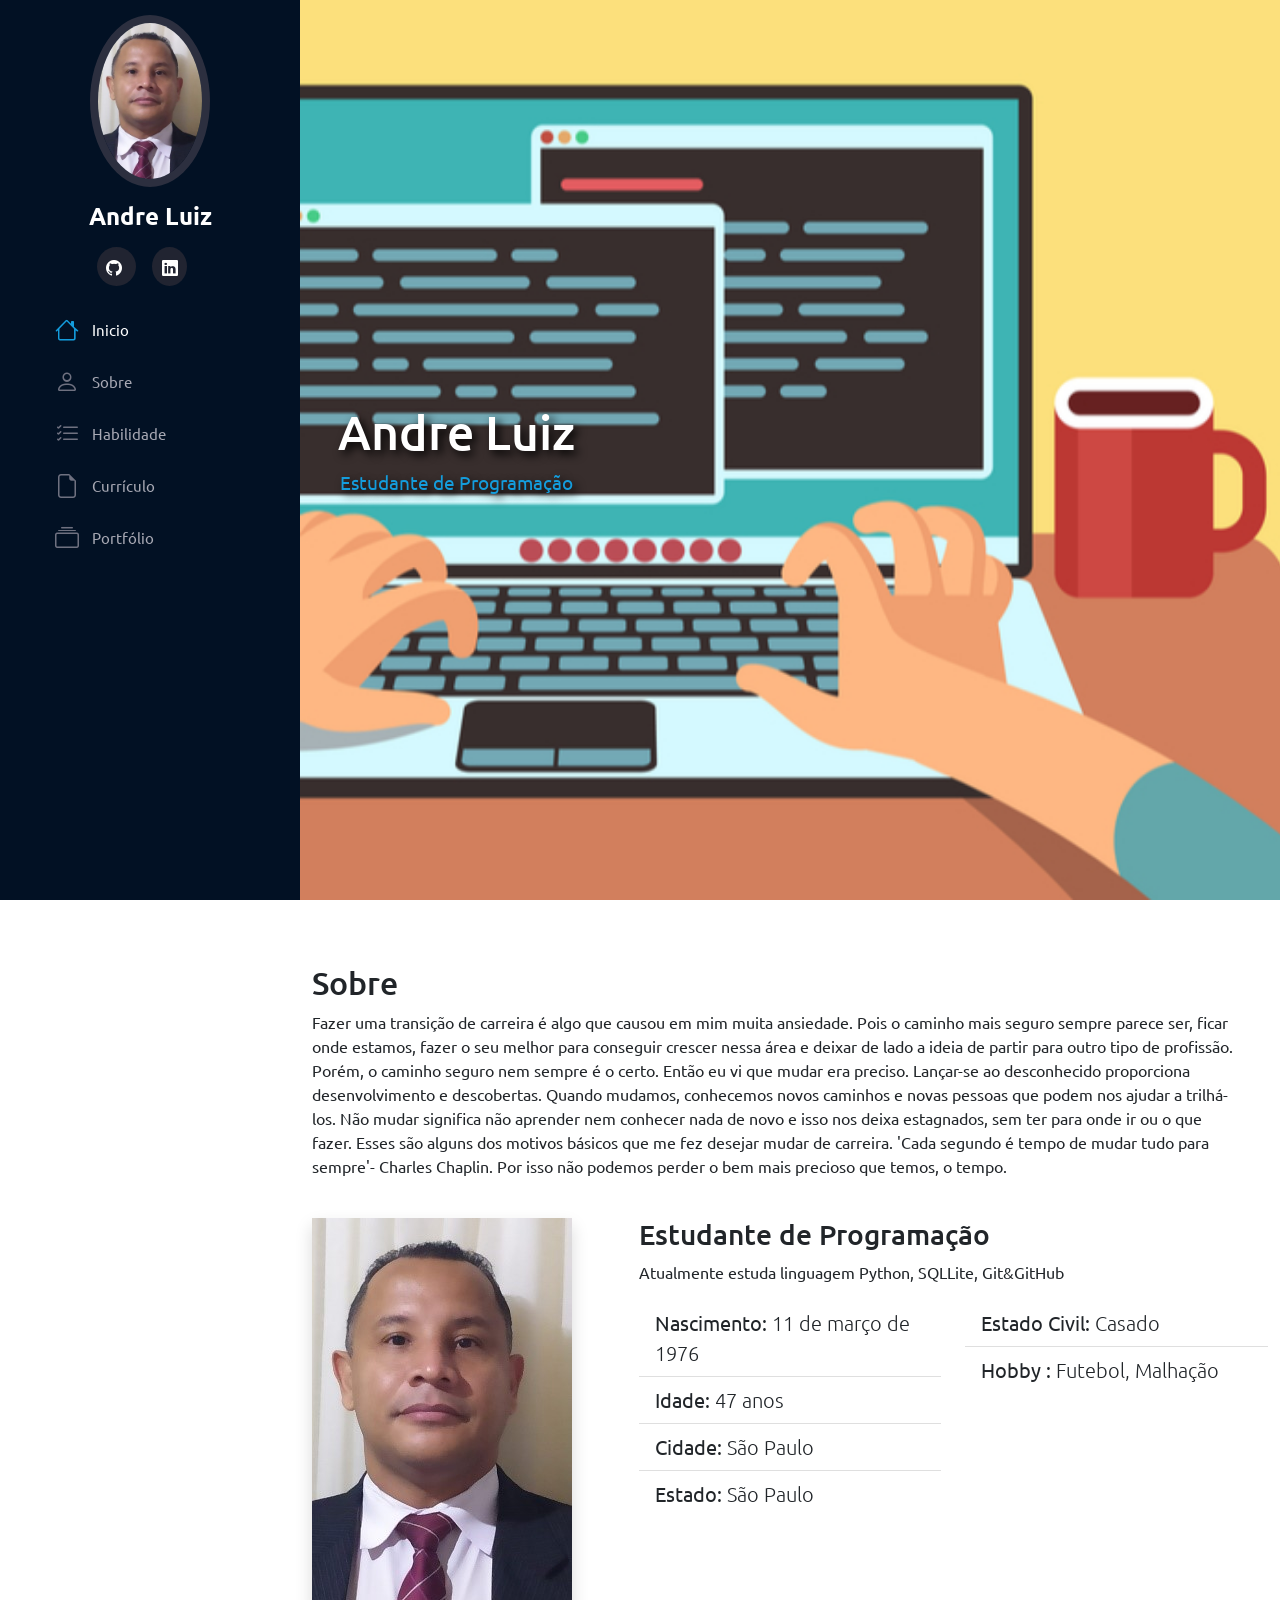
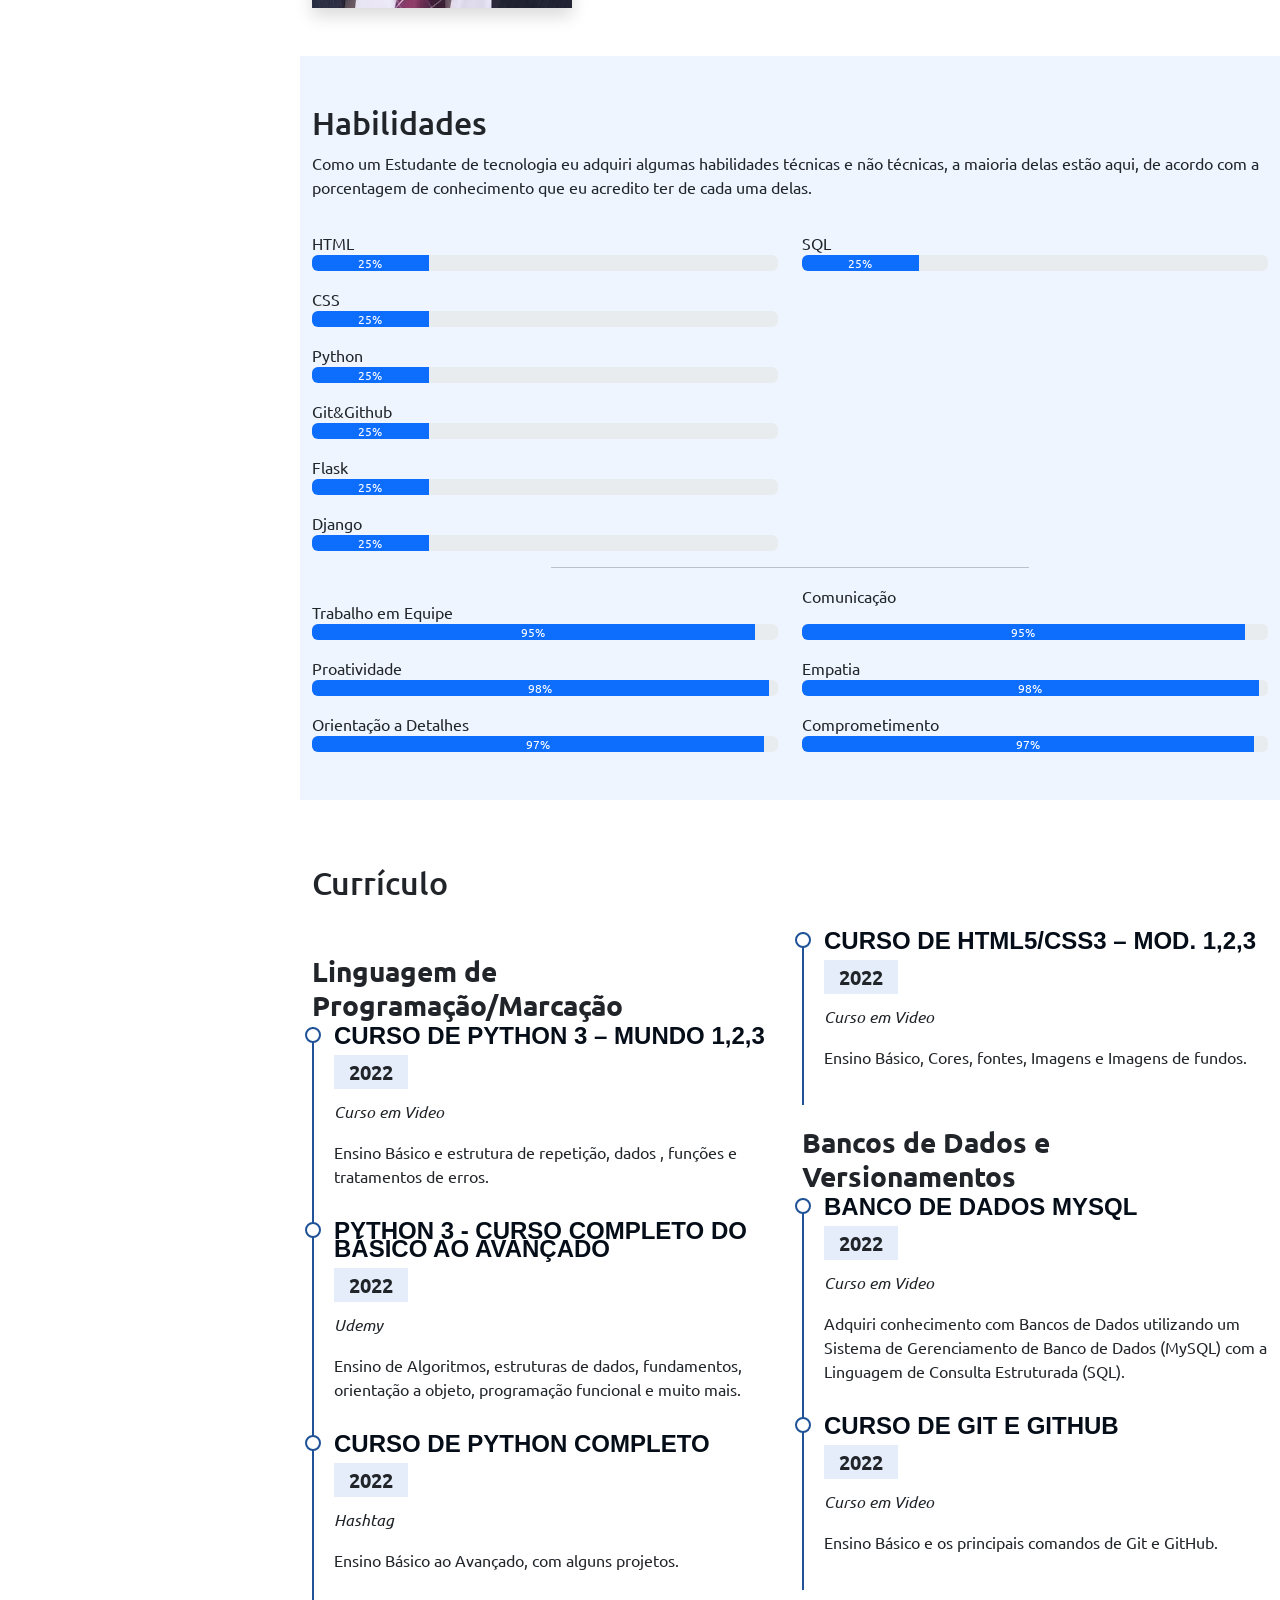
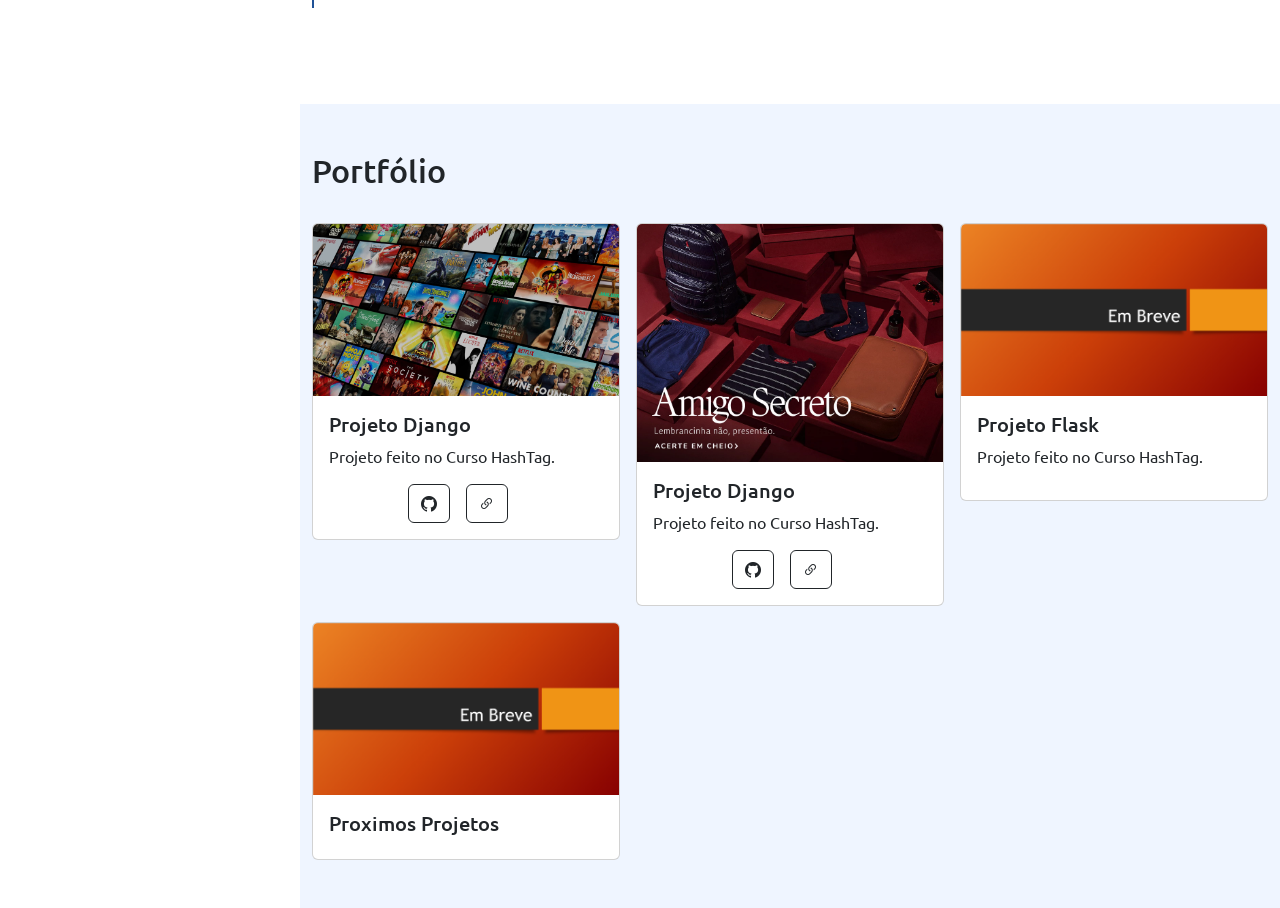
==== api/templates/index.html @ 134d824a "static images" ====
<!DOCTYPE html>
<html lang="pt-br">
<head>
    <meta charset="UTF-8">
    <meta http-equiv="X-UA-Compatible" content="IE=edge">
    <meta name="viewport" content="width=device-width,
                initial-scale=1.0">
    <link rel="stylesheet" href="../static/bootstrap/css/bootstrap.css">
    <link rel="stylesheet" href="../static/style.css">
    <link rel="stylesheet" href="https://cdn.jsdelivr.net/npm/bootstrap-icons@1.10.3/font/bootstrap-icons.css">
    <title>Portfólio</title>
</head>
<body>

    <i class="bi bi-list menu-mobile text-center"></i>

    <aside id="header">
        <section class="profile">
            <img src="../static/img/perfil.jpg" alt="Foto do Andre Luiz">
            <h1>Andre Luiz</h1>
            <div class="social-links mt-4 text-center">
                <a target="_blank" href="https://github.com/andreluizsilv"><i class="bi bi-github"></i>
                </a>
                <a target="_blank" href="https://www.linkedin.com/in/andreluizdasilv2969/">
                <i class="bi bi-linkedin"></i></a>
            </div>
        </section>
        <nav id="navbar" class="nav-menu">
            <ul class="nav flex-column">
              <li class="nav-item">
                <a class="nav-link active" aria-current="page"
                   href="#"><i class="bi bi-house"></i>
                    Inicio</a>
              </li>
              <li class="nav-item">
                <a class="nav-link" href="#sobre"><i class="bi bi-person"></i>
                    Sobre</a>
              </li>
              <li class="nav-item">
                <a class="nav-link" href="#habilidade">
                    <i class="bi bi-list-check"></i>
                    Habilidade</a>
              </li>
              <li class="nav-item">
                <a class="nav-link" href="#curriculo"><i class="bi bi-file-earmark"></i>
                    Currículo</a>
              </li>
              <li class="nav-item">
                <a class="nav-link" href="#portfolio"><i class="bi bi-collection"></i>
                    Portfólio</a>
              </li>
            </ul>
        </nav>

    </aside>

    <main id="main">
        <section id="inicio" class="row m-0 p-0">
            <div class="col-md-5 d-flex justify-content-center align-items-center flex-column">
                <h2 class="text-white text-shadow">Andre Luiz</h2>
                <span id="subtitle" class="text-shadow">Estudante de Programação</span>
            </div>
            
        </section>

        <section id="sobre" class="container mt-5">
            <div class="row w-100">
                <div class="col-md-12" data-anime="down">
                    <h2 class="pt-3">Sobre</h2>
                    <p>Fazer uma transição de carreira é algo que causou em mim muita ansiedade.
                        Pois o caminho mais seguro sempre parece ser, ficar onde estamos,
                        fazer o seu melhor para conseguir crescer nessa área e
                        deixar de lado a ideia de partir para outro tipo de profissão.
                        Porém, o caminho seguro nem sempre é o certo.
                        Então eu vi que mudar era preciso. Lançar-se ao desconhecido proporciona desenvolvimento e descobertas.
                        Quando mudamos, conhecemos novos caminhos e novas pessoas que podem nos ajudar a trilhá-los.
                        Não mudar significa não aprender nem conhecer nada de novo e isso nos deixa estagnados,
                        sem ter para onde ir ou o que fazer. Esses são alguns dos motivos básicos que me fez desejar mudar de carreira.
                         'Cada segundo é tempo de mudar tudo para sempre'- Charles Chaplin. Por isso não podemos perder o bem mais precioso que temos, o tempo.</p>
                </div>

            </div>
            <div class="row mt-4">
               <div class="col-md-4">
                    <img class="img-fluid shadow" src="../static/img/perfil.jpg" alt="Foto do Andre Luiz" data-anime="left">
               </div>
               <div class="col-md-8" data-anime="right">
                    <h3>Estudante de Programação</h3>
                    <p>Atualmente estuda linguagem Python, SQLLite, Git&GitHub</p>
                   <div class="row">
                        <div class="col-md-6">
                            <ul class="list-group list-group-flush fs-5">
                              <li class="list-group-item">
                                  Nascimento: <span class="fw-lighter">11 de março de 1976</span>
                              </li>
                              <li class="list-group-item">
                                  Idade: <span class="fw-lighter">47 anos</span>
                              </li>
                              <li class="list-group-item">
                                  Cidade: <span class="fw-lighter">São Paulo</span>
                              </li>
                              <li class="list-group-item">
                                  Estado: <span class="fw-lighter">São Paulo</span>
                              </li>
                            </ul>

                        </div>
                        <div class="col-md-6">
                            <ul class="list-group list-group-flush fs-5">
                              <li class="list-group-item">
                                  Estado Civil: <span class="fw-lighter">Casado</span>
                              </li>
                              <li class="list-group-item">
                                  Hobby : <span class="fw-lighter">Futebol, Malhação</span>
                              </li>

                            </ul>

                        </div>
                    </div>
               </div>
            </div>


        </section>

        <section class="mt-5 section-bg" id="habilidade">
                <div class="container pb-5">
                    <h2 class="pt-5">Habilidades</h2>
                    <p>Como um Estudante de tecnologia eu adquiri algumas habilidades técnicas e não técnicas,
                        a maioria delas estão aqui, de acordo com a porcentagem de conhecimento que eu acredito ter de cada uma delas.</p>
                    <div class="row">
                        <div class="col-md-6">
                            <p class="mt-3 mb-0">HTML</p>
                            <div class="progress">
                                <div class="progress-bar"  role="progressbar" aria-label="Example with label" style="width:
                                25%;" aria-valuenow="25" data-anime="left"
                               aria-valuemin="0" aria-valuemax="100">25%</div>
                            </div>
                            <p class="mt-3 mb-0">CSS</p>
                            <div class="progress">
                                <div class="progress-bar" role="progressbar" aria-label="Example with label" style="width:
                                25%;" aria-valuenow="25" data-anime="left"
                               aria-valuemin="0" aria-valuemax="100">25%</div>
                            </div>
                            <p class="mt-3 mb-0">Python</p>
                            <div class="progress">
                                <div class="progress-bar" role="progressbar" aria-label="Example with label" style="width:
                                25%;" aria-valuenow="25" data-anime="left"
                               aria-valuemin="0" aria-valuemax="100">25%</div>
                            </div>
                            <p class="mt-3 mb-0">Git&Github</p>
                            <div class="progress">
                                <div class="progress-bar" role="progressbar" aria-label="Example with label" style="width:
                                25%;" aria-valuenow="25" data-anime="left"
                               aria-valuemin="0" aria-valuemax="100">25%</div>
                            </div>
                            <p class="mt-3 mb-0">Flask</p>
                            <div class="progress">
                                <div class="progress-bar" role="progressbar" aria-label="Example with label" style="width:
                                25%;" aria-valuenow="25" data-anime="left"
                               aria-valuemin="0" aria-valuemax="100">25%</div>
                            </div>
                            <p class="mt-3 mb-0">Django</p>
                            <div class="progress">
                                <div class="progress-bar" role="progressbar" aria-label="Example with label" style="width:
                                25%;" aria-valuenow="25" data-anime="left"
                               aria-valuemin="0" aria-valuemax="100">25%</div>
                            </div>
                        </div>
                        <div class="col-md-6">
                            <p class="mt-3 mb-0">SQL</p>
                            <div class="progress">
                                <div class="progress-bar" role="progressbar" aria-label="Example with label" style="width:
                                25%;" aria-valuenow="25" data-anime="left"
                               aria-valuemin="0" aria-valuemax="100">25%</div>
                            </div>
                        </div>

                    </div>

                    <hr class="w-50 me-auto ms-auto">

                    <div class="row">
                        <div class="col-md-6">
                            <p class="mt-3 mb-0">Trabalho em Equipe</p>
                            <div class="progress">
                                <div class="progress-bar" role="progressbar" aria-label="Example with label" style="width:
                                95%;" aria-valuenow="95" data-anime="left"
                               aria-valuemin="0" aria-valuemax="100">95%</div>
                            </div>
                            <p class="mt-3 mb-0">Proatividade</p>
                            <div class="progress">
                                <div class="progress-bar" role="progressbar" aria-label="Example with label" style="width:
                                98%;" aria-valuenow="98" data-anime="left"
                               aria-valuemin="0" aria-valuemax="100">98%</div>
                            </div>
                            <p class="mt-3 mb-0">Orientação a Detalhes</p>
                            <div class="progress">
                                <div class="progress-bar" role="progressbar" aria-label="Example with label" style="width:
                                97%;" aria-valuenow="97" data-anime="left"
                               aria-valuemin="0" aria-valuemax="100">97%</div>
                            </div>
                        </div>
                        <div class="col-md-6">
                            <p cl   ass="mt-3 mb-0">Comunicação</p>
                            <div class="progress">
                                <div class="progress-bar" role="progressbar" aria-label="Example with label" style="width:
                                95%;" aria-valuenow="95" data-anime="left"
                               aria-valuemin="0" aria-valuemax="100">95%</div>
                            </div>
                            <p class="mt-3 mb-0">Empatia</p>
                            <div class="progress">
                                <div class="progress-bar" role="progressbar" aria-label="Example with label" style="width:
                                98%;" aria-valuenow="98" data-anime="left"
                               aria-valuemin="0" aria-valuemax="100">98%</div>
                            </div>
                            <p class="mt-3 mb-0">Comprometimento</p>
                            <div class="progress">
                                <div class="progress-bar" role="progressbar" aria-label="Example with label" style="width:
                                97%;" aria-valuenow="97" data-anime="left"
                               aria-valuemin="0" aria-valuemax="100">97%</div>
                            </div>
                        </div>
                    </div>
                </div>
        </section>

        <section class="mt-5 cv" id="curriculo">

            <div class="container pb-5">
                <h2 class="pt-3 pb-4">Currículo</h2>
                <div class="row">
                    <div class="col-md-6">
                        <h3 class="cv-title">Linguagem de Programação/Marcação</h3>

                        <div class="cv-item" data-anime="up">
                            <h4>Curso de Python 3 – Mundo 1,2,3 </h4>
                            <h5>2022</h5>
                            <p><em>Curso em Video</em></p>
                            <p>Ensino Básico e estrutura de repetição, dados , funções e tratamentos de erros.</p>
                        </div>

                        <div class="cv-item" data-anime="up">
                            <h4>Python 3 - Curso Completo do Básico ao Avançado</h4>
                            <h5>2022</h5>
                            <p><em>Udemy</em></p>
                            <p>Ensino de Algoritmos, estruturas de dados, fundamentos, orientação a objeto, programação funcional e muito mais.</p>
                        </div>

                        <div class="cv-item" data-anime="up">
                            <h4>Curso de Python Completo </h4>
                            <h5>2022</h5>
                            <p><em>Hashtag</em></p>
                            <p>Ensino Básico ao Avançado, com alguns projetos.</p>
                        </div>
                    </div>

                     <div class="col-md-6">
                         <div class="cv-item" data-anime="up">
                                <h4>Curso de HTML5/CSS3 – Mod. 1,2,3 </h4>
                                <h5>2022</h5>
                                <p><em>Curso em Video</em></p>
                                <p>Ensino Básico, Cores, fontes, Imagens e Imagens de fundos.</p>
                         </div>


                        <h3 class="cv-title">Bancos de Dados e Versionamentos</h3>
                        <div class="cv-item" data-anime="up">
                            <h4>Banco de Dados MySQL </h4>
                            <h5>2022</h5>
                            <p><em>Curso em Video</em></p>
                            <p>Adquiri conhecimento com Bancos de Dados utilizando um Sistema de Gerenciamento de Banco de Dados (MySQL) com a Linguagem de Consulta Estruturada (SQL).</p>
                        </div>

                        <div class="cv-item" data-anime="up">
                            <h4>Curso de Git e GitHub </h4>
                            <h5>2022</h5>
                            <p><em>Curso em Video</em></p>
                            <p>Ensino Básico e os principais comandos de Git e GitHub.</p>
                        </div>
                    </div>
                </div>
            </div>
        </section>

        <section id="portfolio" class="section-bg mt-5">
            <div class="container pb-5 pt-5" >
                <h2 class="pb-4">Portfólio</h2>
                <div class="row row-cols-1 row-cols-md-3 g-3" >
                  <div class="col">
                    <div class="card" data-anime="left">
                        <img src="..//static/img/background_netflix.jpg" class="card-img-top" alt="Copia da NetFlix feito com Django">
                          <div class="card-body" data-anime="left" >
                            <h5 class="card-title">Projeto Django</h5>
                            <p class="card-text">Projeto feito no Curso HashTag.</p>
                              <div class="d-flex justify-content-center">
                                  <a class="btn btn-outline-dark me-3" href="https://github.com/andreluizsilv/CursoImpressionadorProjetoDjango"
                                  target="_blank"><i class="bi bi-github"></i></a>
                                  <a class="btn btn-outline-dark me-3" href="https://projetodjango22-production.up.railway.app/"
                                  target="_blank"><i class="bi bi-link-45deg"></i></a>
                              </div>
                          </div>
                    </div>
                  </div>
                  <div class="col">
                    <div class="card" data-anime="left">
                        <img src="..//static/img/amigo_secreto.webp" class="card-img-top" alt="Copia da Reserva feito com Django">
                          <div class="card-body" data-anime="left" >
                            <h5 class="card-title">Projeto Django</h5>
                            <p class="card-text">Projeto feito no Curso HashTag.</p>
                              <div class="d-flex justify-content-center">
                                  <a class="btn btn-outline-dark me-3" href="https://github.com/andreluizsilv/ecommerce"
                                  target="_blank"><i class="bi bi-github"></i></a>
                                  <a class="btn btn-outline-dark me-3" href="https://ecommerce-production-bd4d.up.railway.app/"
                                  target="_blank"><i class="bi bi-link-45deg"></i></a>
                              </div>
                          </div>
                    </div>
                  </div>
                  <div class="col">
                    <div class="card" data-anime="up">
                    <img src="..//static/img/ProximoProjeto.png" class="card-img-top" alt="Projeto feito com Flask">
                        <div class="card-body">
                            <h5 class="card-title">Projeto Flask</h5>
                            <p class="card-text">Projeto feito no Curso HashTag.</p>
                            <div class="d´-flex justify-content-center">
                                  <a class="" href="#"
                                  target="_blank"></a>
                                  <a class="" href="#"
                                  target="_blank"></a>
                              </div>
                        </div>
                    </div>
                  </div>
                  <div class="col">
                    <div class="card" data-anime="right" >
                    <img src="..//static/img/ProximoProjeto.png" class="card-img-top" alt="Proximos Projetos">
                      <div class="card-body">
                        <h5 class="card-title">Proximos Projetos</h5>

                      </div>
                    </div>
                  </div>

                </div>
            </div>

        </section>

    </main>

    <script src="../static/bootstrap/js/bootstrap.bundle.min.js"></script>
    <script src="../static/script.js"></script>
</body>
</html>
---- api/static/style.css ----
@import url('https://fonts.googleapis.com/css2?family=Bebas+Neue&family=Ubuntu:ital,wght@0,300;0,400;0,500;0,700;1,300;1,400;1,500;1,700&display=swap');

     https, body {
            font-family: Ubuntu, Arial;
            width: 100%;
            height: 100%;
     }
      #header {
            position: fixed;
            top: 0;
            left: 0;
            bottom: 0;
            background: #021124;
            overflow-y: auto;
            width: 300px;
            transition: all ease-in-out 0.5s;
            padding: 0 15px;
            z-index: 9997;
      }

      #header .profile img {
            margin: 15px auto;
            display: block;
            width: 120px;
            border: 8px solid #2c2f3f;
            border-radius: 50%;
      }

      #header .profile h1 {
            font-size: 24px;
            margin: 0;
            padding: 0;
            font-weight: 600;
            text-align: center;
            color: #fff
      }

      #header .profile .social-links a {
            font-size: 1rem;
            background: #212431;
            color: #fff;
            padding: 0.6rem;
            margin-right: 1rem;
            border-radius: 50%;
            transition: 0.3s;
            text-decoration: none;
      }

      #header .profile .social-links a:hover {
      background: #149ddd;
      }

      .nav-menu {
            padding: 1.5rem;
      }

      .nav-menu a,
       .nav-menu a:focus {
            display: flex;
            align-items: center;
            color: #a8a9b4;
            transition: 0.3s;
            font-size: 15px;
      }

      .nav-menu a i,
       .nav-menu a:focus i {
            font-size: 24px;
            padding-right: 0.8rem;
            color: #6f7180;
       }

       .nav-menu a:hover,
       .nav-menu .active,
       .nav-menu .active:focus,
       .nav-menu li:hover > a {
            text-decoration: none;
            color: #fff;
       }

       .nav-menu a:hover i,
       .nav-menu .active i,
       .nav-menu .active:focus i,
       .nav-menu li:hover > a i {
            color: #149ddd;
       }

       #main {
            margin-left: 300px;
       }

       section#inicio {
            background-image: url("./img/Imagem2.jpg");
            background-repeat: no-repeat;
            background-size: cover;
            background-attachment: fixed;
            background-position: center;

            width: 100%;
            height: 100vh;
       }

       section#inicio h2 {
            margin-right: 6rem;
            font-size: 3rem;
       }

       section#inicio span#subtitle {
            margin-right: 6rem;
            font-size: 1.2rem;
            color: #149ddd;
       }

       .text-shadow {
            text-shadow: 4px 4px 10px #000000;
       }

       section#inicio div#arraste {
            width: 9rem;
       }

       section#inicio div#arraste a {
       text-decoration: none;
       color: #fff;
       }

       i.menu-mobile {
            position: fixed;
            color: #fff;
            background-color: #252c90;
            right: 1rem;
            top: 1rem;
            font-size: 1.5rem;
            border-radius: 4rem;
            cursor: pointer;
            z-index: 10;
            width: 45px;
            height: 45px;
            display: none;
            justify-content: center;
            align-items: center;
       }

       .menu-nav-active {
            overflow: hidden;
       }

       .menu-nav-active #header {
            left: 0;
       }

      @media (max-width: 1024px) {
            #header {
                left: -300px;
            }
            i.menu-mobile {
                display: flex;
            }
            section#inicio h2 {
                font-size: 1.5rem;
            }
            section#inicio span#subtitle {
                margin-right: 0;
                font-size: 1rem;
            }
            #main {
                margin-left: 0;
            }
      }


      *::-webkit-scrollbar {
            width: 10px;
      }


      *::-webkit-scrollbar-track {
            width:12px;
            box-shadow: inset 0 0 0.3rem #00000050;
            background-color: #fff
      }

      *::-webkit-scrollbar-thumb {
            background-color: #252c90;
      }

      .section-bg {
            background-color: #eff5ff;
      }

      .cv .cv-title {
            font-weight: 700;
            margin-top: 20px;
            margin-bottom: 20px
            color: #050d18;
      }

      .cv .cv-item {
            padding: 0 0 20px 20px;
            margin-top: -2px;
            border-left: 2px solid #1f5297;
            position: relative;
      }

      .cv .cv-item h4 {
            line-height: 18px;
            font-weight: 600;
            text-transform: uppercase;
            font-family: "Poppins", sans-serif;
            color: #050d18;
            margin-bottom: 10px;
      }

      .cv .cv-item h5 {
            background: #e4edf9;
            padding: 5px 15px;
            display: inline-block;
            font-weight: 600;
            margin-bottom: 10px;
      }

      .cv .cv-item::before {
            content: "";
            position: absolute;
            top: 0;
            left: -9px;
            width: 16px;
            height: 16px;
            border: 2px solid #1f5297;
            background: #fff;
            border-radius: 50%;
      }

      . div card-body {

      }

       /* Animação */

        [data-anime] {
            opacity: 0;
            transition: 1s;
        }

        [data-anime="down"] {
            transform: translate3d(0, -100%, 0)
        }

        [data-anime="up"] {
            transform: translate3d(0, 100%, 0)
        }

        [data-anime="left"] {
            transform: translate3d(-100%, 0, 0)
        }

        [data-anime="right"] {
            transform: translate3d(50px, 0, 0)
        }

        [data-anime].animate {
            opacity: 1;
            transform: translate3d(0, 0, 0)
        }

       @media(max-width: 1860px) {
            .carousel-control-prev {
            margin-left: 0;
      }

      .carousel-control-next {
            margin-right: 0;
      }

      .carousel-indicators {
            margin-bottom: 0;
      }

      [data-anime="right"] {
        transform: translate3d(0, 0, 0);
      }
       }
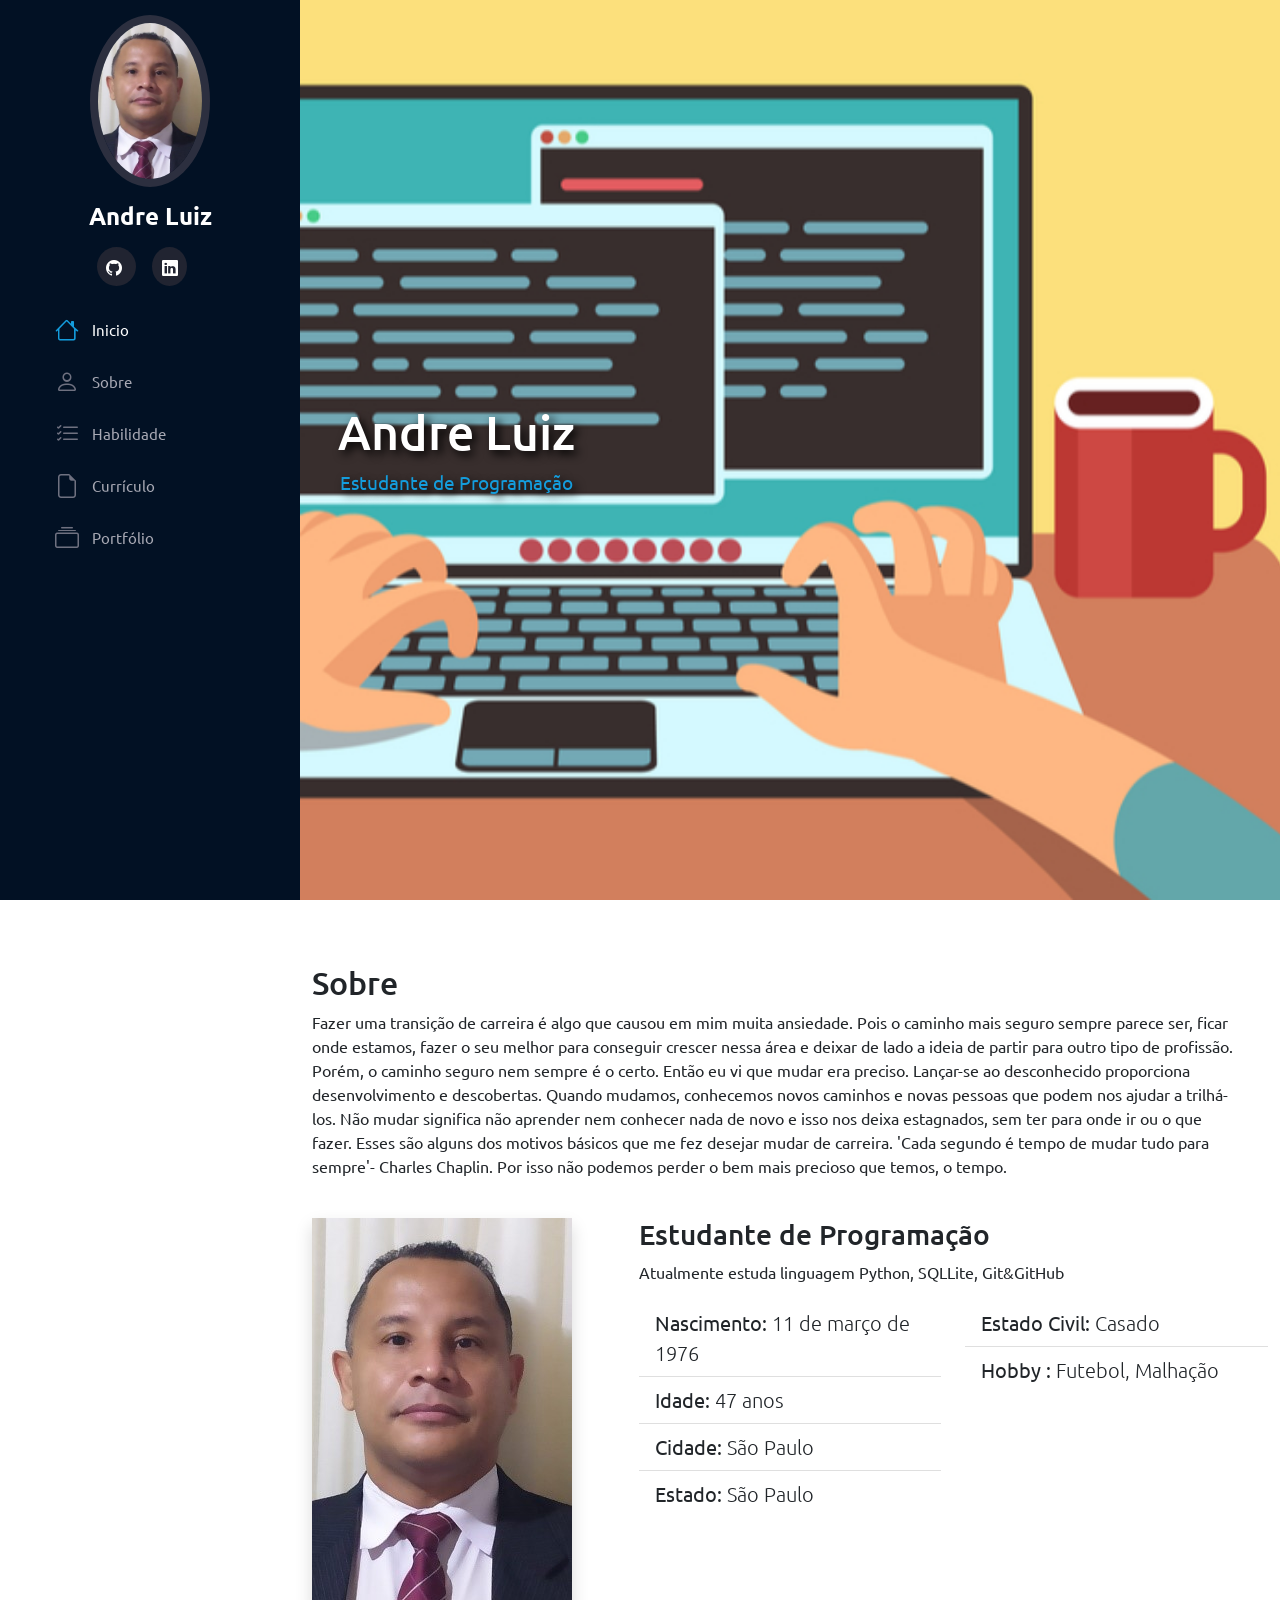
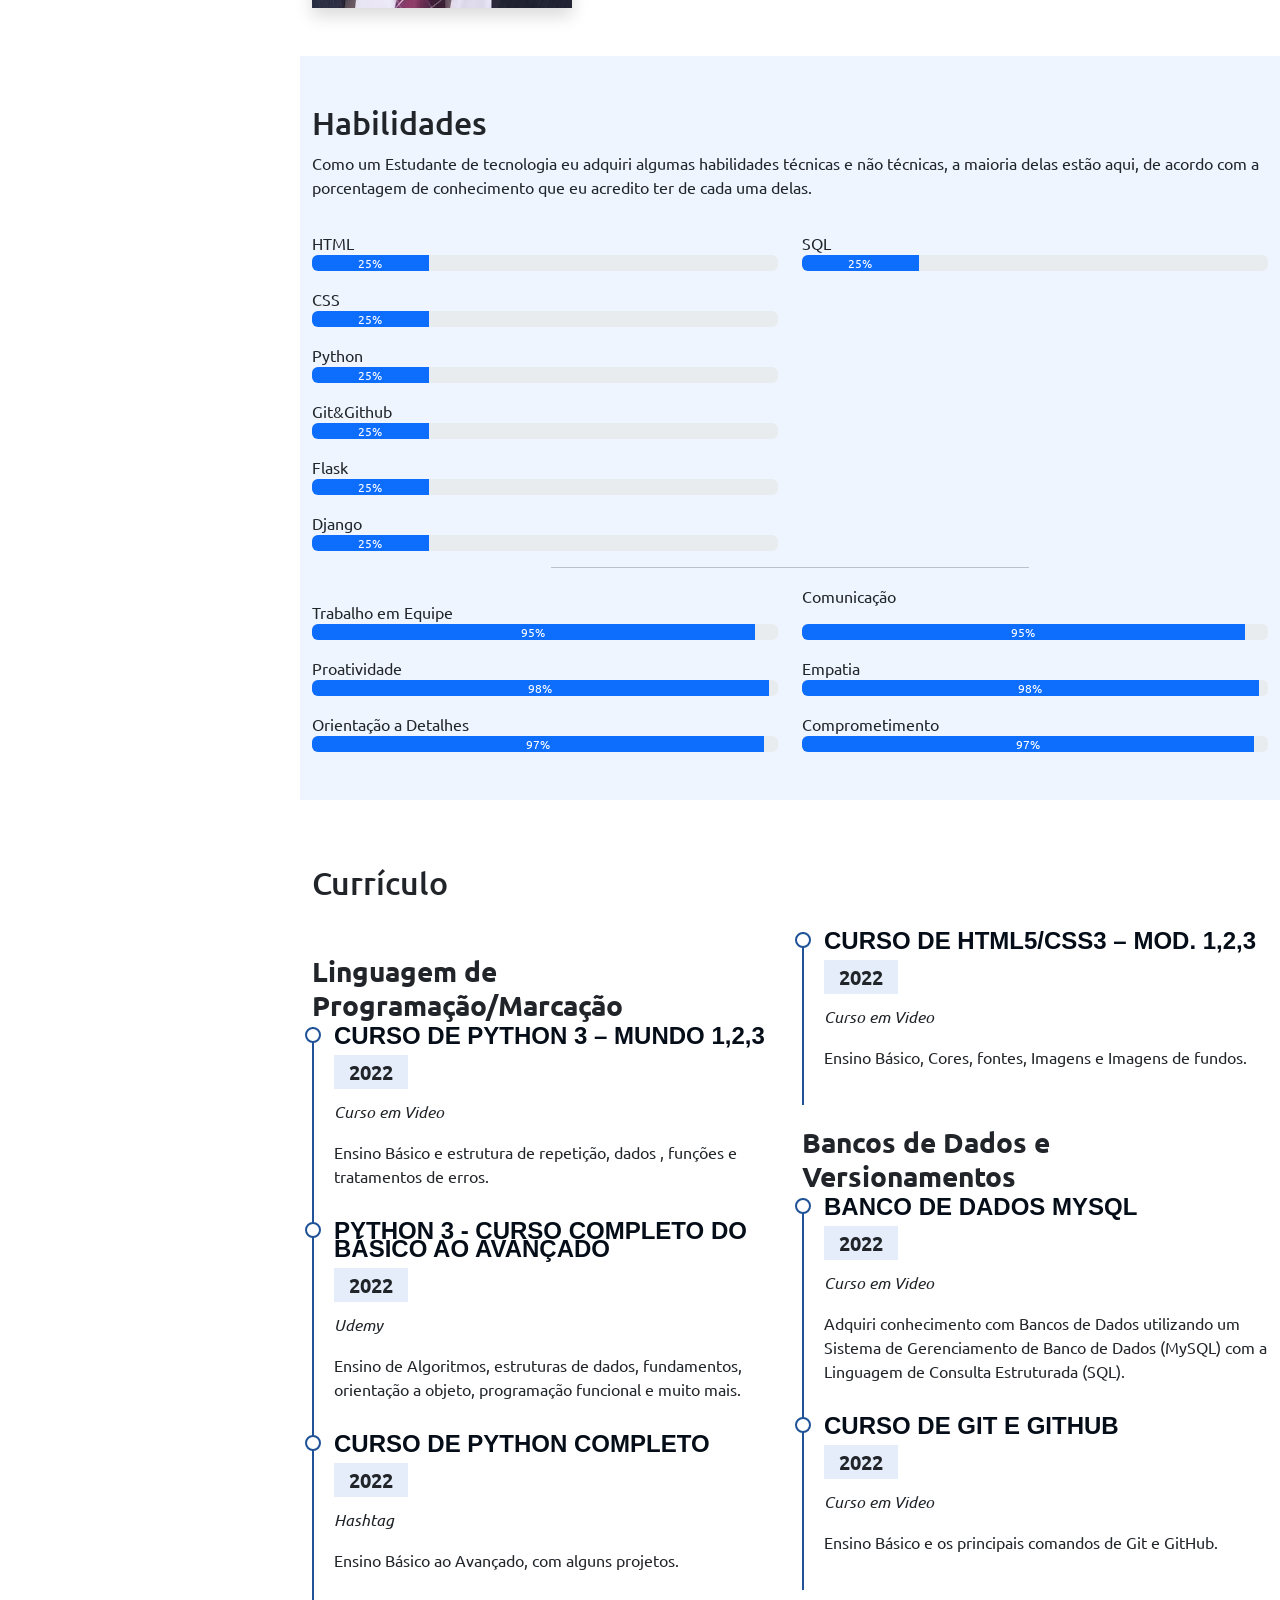
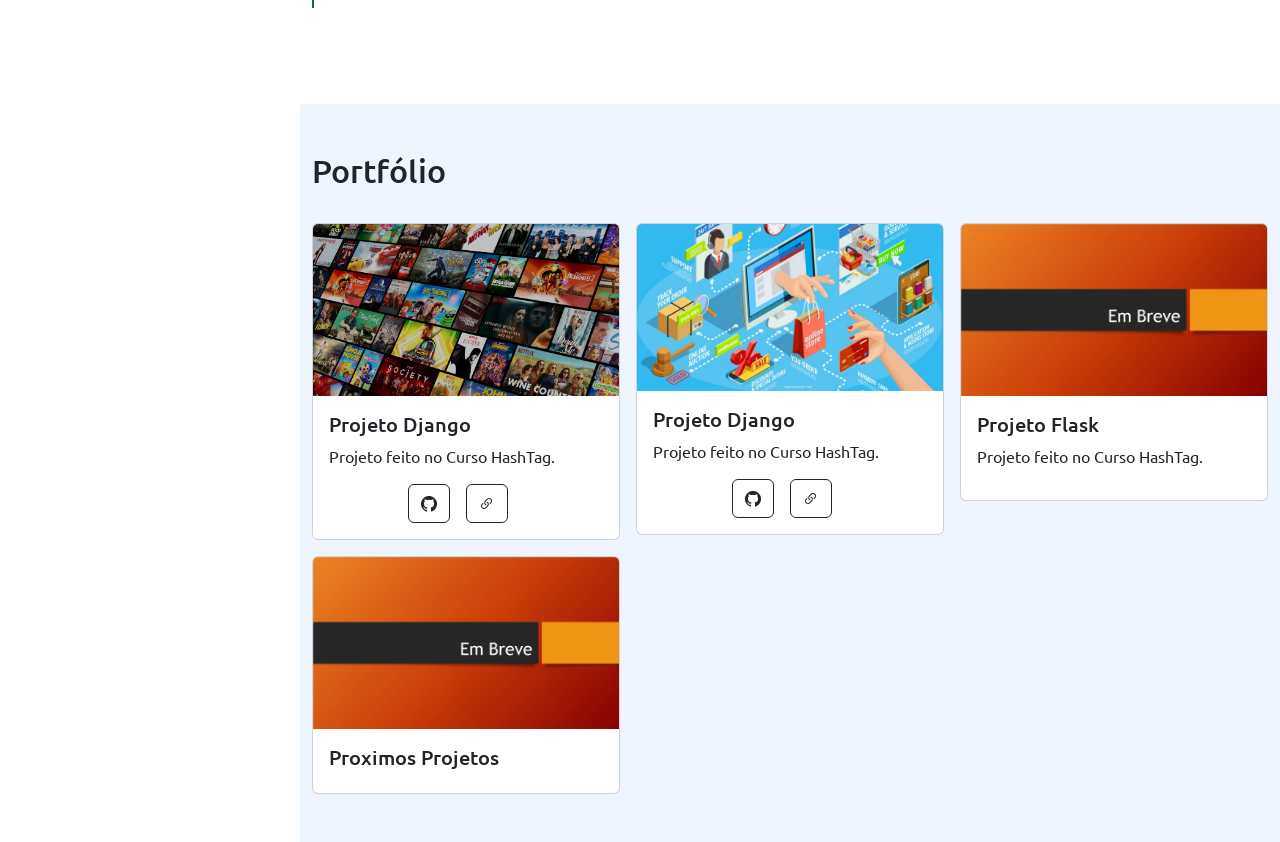
==== commit 70e37d7e: "static imagesecommerce" ====
--- a/api/templates/index.html
+++ b/api/templates/index.html
@@ -305,7 +305,7 @@
                   </div>
                   <div class="col">
                     <div class="card" data-anime="left">
-                        <img src="..//static/img/amigo_secreto.webp" class="card-img-top" alt="Copia da Reserva feito com Django">
+                        <img src="..//static/img/ecommerce.jpg" class="card-img-top" alt="Copia da Reserva feito com Django">
                           <div class="card-body" data-anime="left" >
                             <h5 class="card-title">Projeto Django</h5>
                             <p class="card-text">Projeto feito no Curso HashTag.</p>
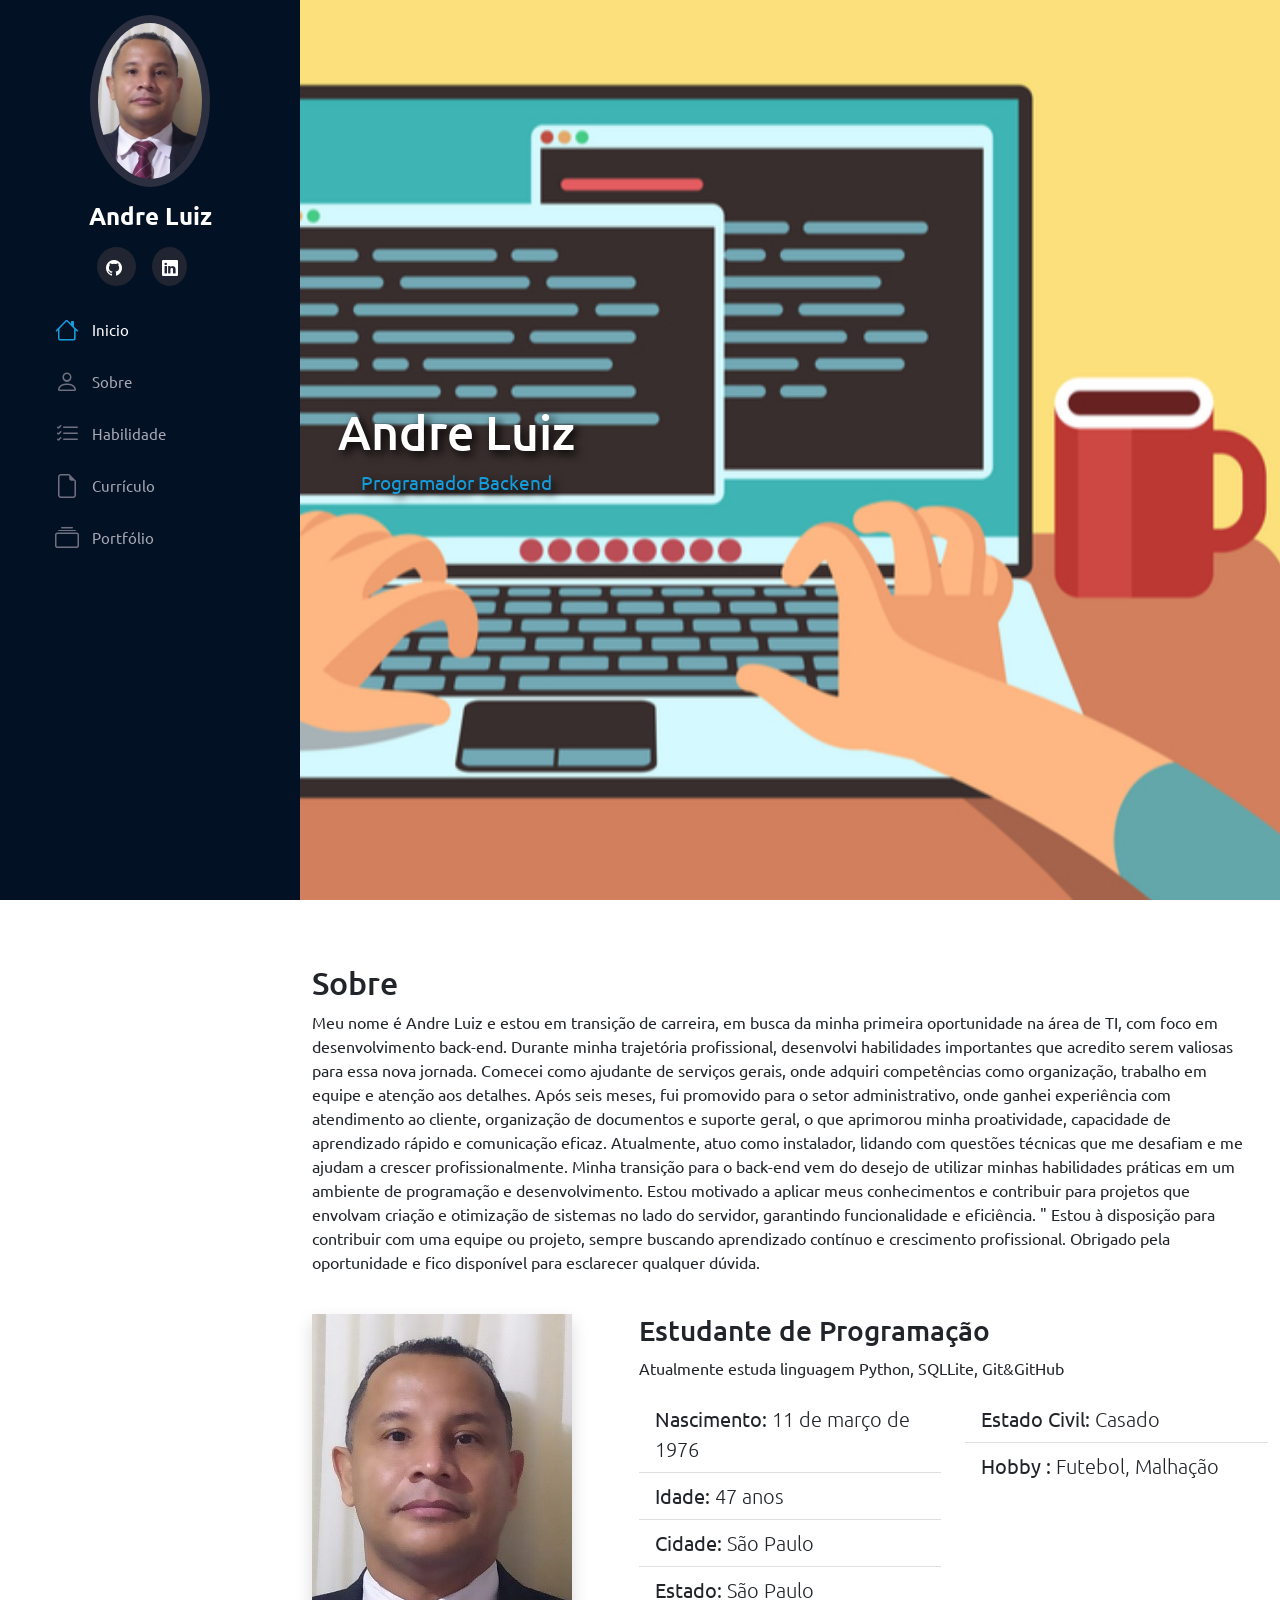
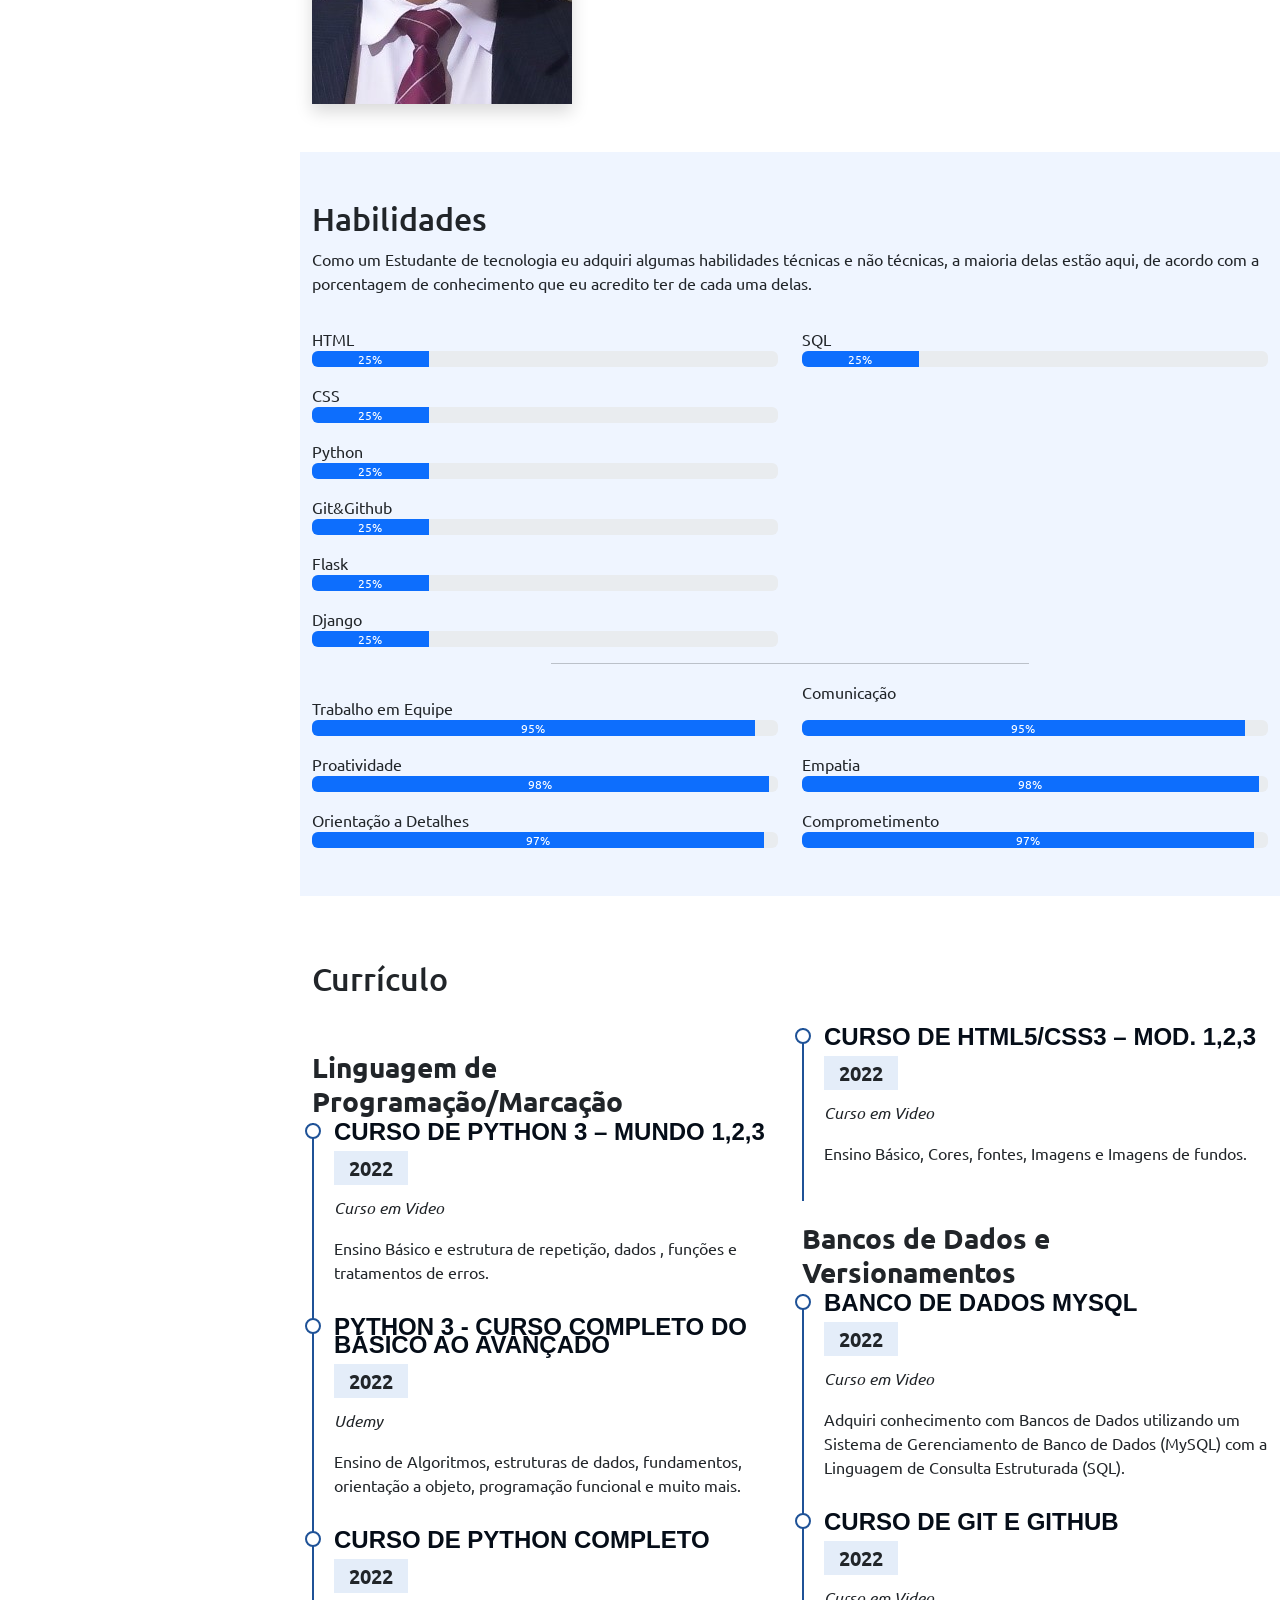
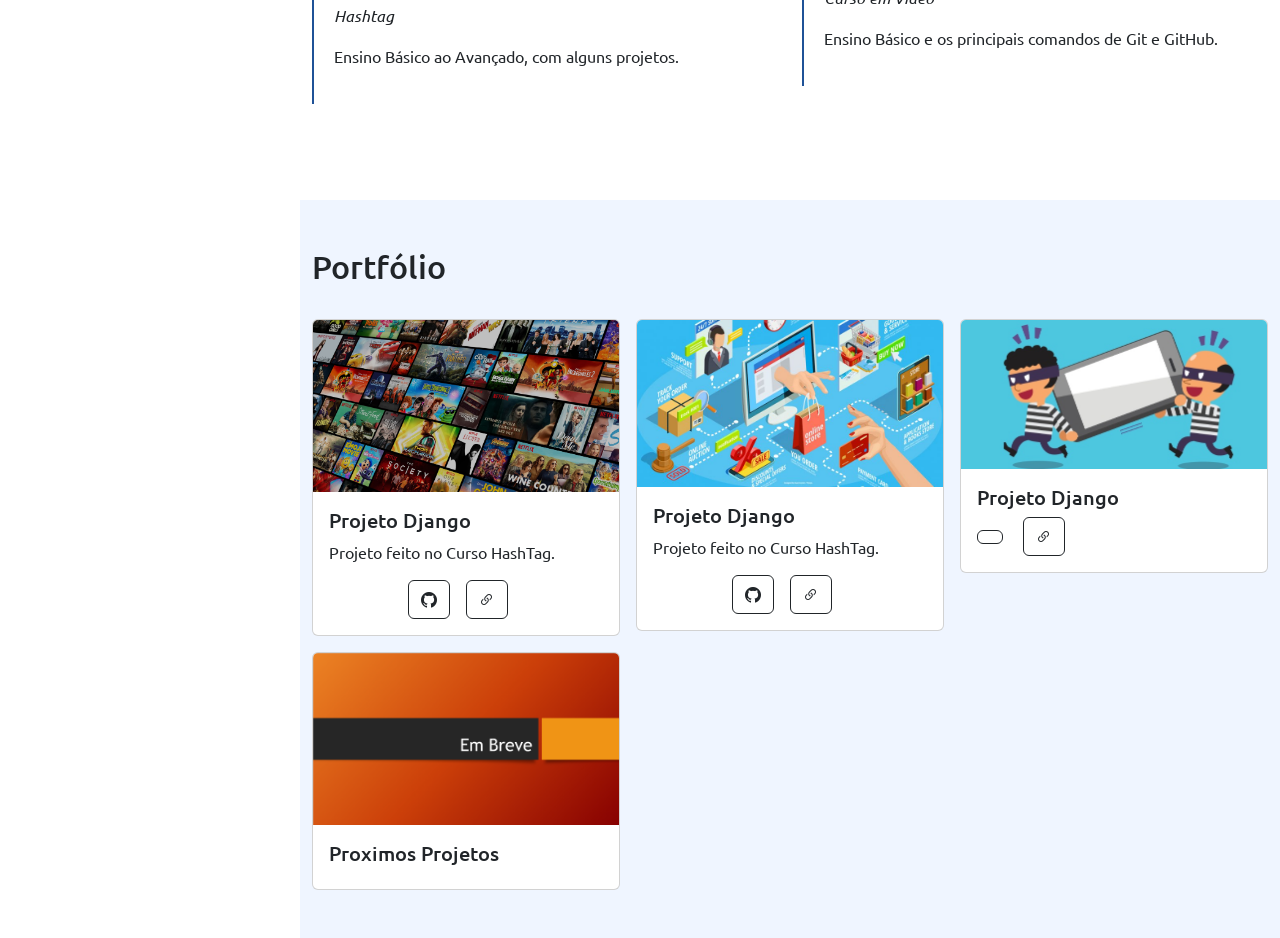
==== commit a8d62a4d: "projeto/roubo_celular" ====
--- a/api/templates/index.html
+++ b/api/templates/index.html
@@ -58,7 +58,7 @@
         <section id="inicio" class="row m-0 p-0">
             <div class="col-md-5 d-flex justify-content-center align-items-center flex-column">
                 <h2 class="text-white text-shadow">Andre Luiz</h2>
-                <span id="subtitle" class="text-shadow">Estudante de Programação</span>
+                <span id="subtitle" class="text-shadow">Programador Backend</span>
             </div>
             
         </section>
@@ -67,16 +67,17 @@
             <div class="row w-100">
                 <div class="col-md-12" data-anime="down">
                     <h2 class="pt-3">Sobre</h2>
-                    <p>Fazer uma transição de carreira é algo que causou em mim muita ansiedade.
-                        Pois o caminho mais seguro sempre parece ser, ficar onde estamos,
-                        fazer o seu melhor para conseguir crescer nessa área e
-                        deixar de lado a ideia de partir para outro tipo de profissão.
-                        Porém, o caminho seguro nem sempre é o certo.
-                        Então eu vi que mudar era preciso. Lançar-se ao desconhecido proporciona desenvolvimento e descobertas.
-                        Quando mudamos, conhecemos novos caminhos e novas pessoas que podem nos ajudar a trilhá-los.
-                        Não mudar significa não aprender nem conhecer nada de novo e isso nos deixa estagnados,
-                        sem ter para onde ir ou o que fazer. Esses são alguns dos motivos básicos que me fez desejar mudar de carreira.
-                         'Cada segundo é tempo de mudar tudo para sempre'- Charles Chaplin. Por isso não podemos perder o bem mais precioso que temos, o tempo.</p>
+                    <p>Meu nome é Andre Luiz e estou em transição de carreira, em busca da minha primeira oportunidade na área de TI, com foco em desenvolvimento back-end.
+                       Durante minha trajetória profissional, desenvolvi habilidades importantes que acredito serem valiosas para essa nova jornada.
+                       Comecei como ajudante de serviços gerais, onde adquiri competências como organização, trabalho em equipe e atenção aos detalhes.
+                       Após seis meses, fui promovido para o setor administrativo, onde ganhei experiência com atendimento ao cliente,
+                       organização de documentos e suporte geral, o que aprimorou minha proatividade, capacidade de aprendizado rápido e comunicação eficaz.
+                       Atualmente, atuo como instalador, lidando com questões técnicas que me desafiam e me ajudam a crescer profissionalmente.
+                       Minha transição para o back-end vem do desejo de utilizar minhas habilidades práticas em um ambiente de programação e desenvolvimento.
+                       Estou motivado a aplicar meus conhecimentos e contribuir para projetos que envolvam criação e otimização de sistemas no lado do servidor,
+                       garantindo funcionalidade e eficiência.
+                       " Estou à disposição para contribuir com uma equipe ou projeto, sempre buscando aprendizado contínuo e crescimento profissional.
+                        Obrigado pela oportunidade e fico disponível para esclarecer qualquer dúvida.</p>
                 </div>
 
             </div>
@@ -320,15 +321,14 @@
                   </div>
                   <div class="col">
                     <div class="card" data-anime="up">
-                    <img src="..//static/img/ProximoProjeto.png" class="card-img-top" alt="Projeto feito com Flask">
+                    <img src="..//static/img/roubo_celulares.jpg" class="card-img-top" alt="Projeto feito com Django">
                         <div class="card-body">
-                            <h5 class="card-title">Projeto Flask</h5>
-                            <p class="card-text">Projeto feito no Curso HashTag.</p>
+                            <h5 class="card-title">Projeto Django</h5>
                             <div class="d´-flex justify-content-center">
-                                  <a class="" href="#"
+                                  <a class="btn btn-outline-dark me-3" href="https://github.com/andreluizsilv/RouboCelulares2.1"
                                   target="_blank"></a>
-                                  <a class="" href="#"
-                                  target="_blank"></a>
+                                  <a class="btn btn-outline-dark me-3" href="https://roubocelulares21-production.up.railway.app/"
+                                  target="_blank"><i class="bi bi-link-45deg"></i></a>
                               </div>
                         </div>
                     </div>
--- a/api/static/style.css
+++ b/api/static/style.css
@@ -1,287 +1,293 @@
-     @import url('https://fonts.googleapis.com/css2?family=Bebas+Neue&family=Ubuntu:ital,wght@0,300;0,400;0,500;0,700;1,300;1,400;1,500;1,700&display=swap');
-
-     https, body {
-            font-family: Ubuntu, Arial;
-            width: 100%;
-            height: 100%;
-     }
-      #header {
-            position: fixed;
-            top: 0;
-            left: 0;
-            bottom: 0;
-            background: #021124;
-            overflow-y: auto;
-            width: 300px;
-            transition: all ease-in-out 0.5s;
-            padding: 0 15px;
-            z-index: 9997;
-      }
-
-      #header .profile img {
-            margin: 15px auto;
-            display: block;
-            width: 120px;
-            border: 8px solid #2c2f3f;
-            border-radius: 50%;
-      }
-
-      #header .profile h1 {
-            font-size: 24px;
-            margin: 0;
-            padding: 0;
-            font-weight: 600;
-            text-align: center;
-            color: #fff
-      }
-
-      #header .profile .social-links a {
-            font-size: 1rem;
-            background: #212431;
-            color: #fff;
-            padding: 0.6rem;
-            margin-right: 1rem;
-            border-radius: 50%;
-            transition: 0.3s;
-            text-decoration: none;
-      }
-
-      #header .profile .social-links a:hover {
-      background: #149ddd;
-      }
-
-      .nav-menu {
-            padding: 1.5rem;
-      }
-
-      .nav-menu a,
-       .nav-menu a:focus {
-            display: flex;
-            align-items: center;
-            color: #a8a9b4;
-            transition: 0.3s;
-            font-size: 15px;
-      }
-
-      .nav-menu a i,
-       .nav-menu a:focus i {
-            font-size: 24px;
-            padding-right: 0.8rem;
-            color: #6f7180;
-       }
-
-       .nav-menu a:hover,
-       .nav-menu .active,
-       .nav-menu .active:focus,
-       .nav-menu li:hover > a {
-            text-decoration: none;
-            color: #fff;
-       }
-
-       .nav-menu a:hover i,
-       .nav-menu .active i,
-       .nav-menu .active:focus i,
-       .nav-menu li:hover > a i {
-            color: #149ddd;
-       }
-
-       #main {
-            margin-left: 300px;
-       }
-
-       section#inicio {
-            background-image: url("./img/Imagem2.jpg");
-            background-repeat: no-repeat;
-            background-size: cover;
-            background-attachment: fixed;
-            background-position: center;
-
-            width: 100%;
-            height: 100vh;
-       }
-
-       section#inicio h2 {
-            margin-right: 6rem;
-            font-size: 3rem;
-       }
-
-       section#inicio span#subtitle {
-            margin-right: 6rem;
-            font-size: 1.2rem;
-            color: #149ddd;
-       }
-
-       .text-shadow {
-            text-shadow: 4px 4px 10px #000000;
-       }
-
-       section#inicio div#arraste {
-            width: 9rem;
-       }
-
-       section#inicio div#arraste a {
-       text-decoration: none;
-       color: #fff;
-       }
-
-       i.menu-mobile {
-            position: fixed;
-            color: #fff;
-            background-color: #252c90;
-            right: 1rem;
-            top: 1rem;
-            font-size: 1.5rem;
-            border-radius: 4rem;
-            cursor: pointer;
-            z-index: 10;
-            width: 45px;
-            height: 45px;
-            display: none;
-            justify-content: center;
-            align-items: center;
-       }
-
-       .menu-nav-active {
-            overflow: hidden;
-       }
-
-       .menu-nav-active #header {
-            left: 0;
-       }
-
-      @media (max-width: 1024px) {
-            #header {
-                left: -300px;
-            }
-            i.menu-mobile {
-                display: flex;
-            }
-            section#inicio h2 {
-                font-size: 1.5rem;
-            }
-            section#inicio span#subtitle {
-                margin-right: 0;
-                font-size: 1rem;
-            }
-            #main {
-                margin-left: 0;
-            }
-      }
-
-
-      *::-webkit-scrollbar {
-            width: 10px;
-      }
-
-
-      *::-webkit-scrollbar-track {
-            width:12px;
-            box-shadow: inset 0 0 0.3rem #00000050;
-            background-color: #fff
-      }
-
-      *::-webkit-scrollbar-thumb {
-            background-color: #252c90;
-      }
-
-      .section-bg {
-            background-color: #eff5ff;
-      }
-
-      .cv .cv-title {
-            font-weight: 700;
-            margin-top: 20px;
-            margin-bottom: 20px
-            color: #050d18;
-      }
-
-      .cv .cv-item {
-            padding: 0 0 20px 20px;
-            margin-top: -2px;
-            border-left: 2px solid #1f5297;
-            position: relative;
-      }
-
-      .cv .cv-item h4 {
-            line-height: 18px;
-            font-weight: 600;
-            text-transform: uppercase;
-            font-family: "Poppins", sans-serif;
-            color: #050d18;
-            margin-bottom: 10px;
-      }
-
-      .cv .cv-item h5 {
-            background: #e4edf9;
-            padding: 5px 15px;
-            display: inline-block;
-            font-weight: 600;
-            margin-bottom: 10px;
-      }
-
-      .cv .cv-item::before {
-            content: "";
-            position: absolute;
-            top: 0;
-            left: -9px;
-            width: 16px;
-            height: 16px;
-            border: 2px solid #1f5297;
-            background: #fff;
-            border-radius: 50%;
-      }
-
-      . div card-body {
-
-      }
-
-       /* Animação */
-
-        [data-anime] {
-            opacity: 0;
-            transition: 1s;
-        }
-
-        [data-anime="down"] {
-            transform: translate3d(0, -100%, 0)
-        }
-
-        [data-anime="up"] {
-            transform: translate3d(0, 100%, 0)
-        }
-
-        [data-anime="left"] {
-            transform: translate3d(-100%, 0, 0)
-        }
-
-        [data-anime="right"] {
-            transform: translate3d(50px, 0, 0)
-        }
-
-        [data-anime].animate {
-            opacity: 1;
-            transform: translate3d(0, 0, 0)
-        }
-
-       @media(max-width: 1860px) {
-            .carousel-control-prev {
-            margin-left: 0;
-      }
-
-      .carousel-control-next {
-            margin-right: 0;
-      }
-
-      .carousel-indicators {
-            margin-bottom: 0;
-      }
-
-      [data-anime="right"] {
-        transform: translate3d(0, 0, 0);
-      }
-       }
-
-
-
-
-
+@import url('https://fonts.googleapis.com/css2?family=Bebas+Neue&family=Ubuntu:ital,wght@0,300;0,400;0,500;0,700;1,300;1,400;1,500;1,700&display=swap');
+
+https, body {
+    font-family: Ubuntu, Arial;
+    width: 100%;
+    height: 100%;
+}
+#header {
+    position: fixed;
+    top: 0;
+    left: 0;
+    bottom: 0;
+    background: #021124;
+    overflow-y: auto;
+    width: 300px;
+    transition: all ease-in-out 0.5s;
+    padding: 0 15px;
+    z-index: 9997;
+}
+
+#header .profile img {
+    margin: 15px auto;
+    display: block;
+    width: 120px;
+    border: 8px solid #2c2f3f;
+    border-radius: 50%;
+}
+
+#header .profile h1 {
+    font-size: 24px;
+    margin: 0;
+    padding: 0;
+    font-weight: 600;
+    text-align: center;
+    color: #fff
+}
+
+#header .profile .social-links a {
+    font-size: 1rem;
+    background: #212431;
+    color: #fff;
+    padding: 0.6rem;
+    margin-right: 1rem;
+    border-radius: 50%;
+    transition: 0.3s;
+    text-decoration: none;
+}
+
+#header .profile .social-links a:hover {
+background: #149ddd;
+}
+
+.nav-menu {
+    padding: 1.5rem;
+}
+
+.nav-menu a,
+.nav-menu a:focus {
+    display: flex;
+    align-items: center;
+    color: #a8a9b4;
+    transition: 0.3s;
+    font-size: 15px;
+}
+
+.nav-menu a i,
+.nav-menu a:focus i {
+    font-size: 24px;
+    padding-right: 0.8rem;
+    color: #6f7180;
+}
+
+.nav-menu a:hover,
+.nav-menu .active,
+.nav-menu .active:focus,
+.nav-menu li:hover > a {
+    text-decoration: none;
+    color: #fff;
+}
+
+.nav-menu a:hover i,
+.nav-menu .active i,
+.nav-menu .active:focus i,
+.nav-menu li:hover > a i {
+    color: #149ddd;
+}
+
+#main {
+    margin-left: 300px;
+}
+
+section#inicio {
+    background-image: url("./img/Imagem2.jpg");
+    background-repeat: no-repeat;
+    background-size: cover;
+    background-attachment: fixed;
+    background-position: center;
+
+    width: 100%;
+    height: 100vh;
+}
+
+section#inicio h2 {
+    margin-right: 6rem;
+    font-size: 3rem;
+}
+
+section#inicio span#subtitle {
+    margin-right: 6rem;
+    font-size: 1.2rem;
+    color: #149ddd;
+}
+section#inicio img {
+    weight: 70px;
+    height: 70px;
+}
+
+.text-shadow {
+    text-shadow: 4px 4px 10px #000000;
+}
+
+section#inicio div#arraste {
+    width: 9rem;
+}
+
+section#inicio div#arraste a {
+text-decoration: none;
+color: #fff;
+}
+
+i.menu-mobile {
+    position: fixed;
+    color: #fff;
+    background-color: #252c90;
+    right: 1rem;
+    top: 1rem;
+    font-size: 1.5rem;
+    border-radius: 4rem;
+    cursor: pointer;
+    z-index: 10;
+    width: 45px;
+    height: 45px;
+    display: none;
+    justify-content: center;
+    align-items: center;
+}
+
+.menu-nav-active {
+    overflow: hidden;
+}
+
+.menu-nav-active #header {
+    left: 0;
+}
+
+@media (max-width: 1024px) {
+    #header {
+        left: -300px;
+    }
+    i.menu-mobile {
+        display: flex;
+    }
+    section#inicio h2 {
+        font-size: 1.5rem;
+    }
+    section#inicio span#subtitle {
+        margin-right: 0;
+        font-size: 1rem;
+    }
+    #main {
+        margin-left: 0;
+    }
+}
+
+
+*::-webkit-scrollbar {
+    width: 10px;
+}
+
+
+*::-webkit-scrollbar-track {
+    width:12px;
+    box-shadow: inset 0 0 0.3rem #00000050;
+    background-color: #fff
+}
+
+*::-webkit-scrollbar-thumb {
+    background-color: #252c90;
+}
+
+.section-bg {
+    background-color: #eff5ff;
+}
+
+.cv .cv-title {
+    font-weight: 700;
+    margin-top: 20px;
+    margin-bottom: 20px
+    color: #050d18;
+}
+
+.cv .cv-item {
+    padding: 0 0 20px 20px;
+    margin-top: -2px;
+    border-left: 2px solid #1f5297;
+    position: relative;
+}
+
+.cv .cv-item h4 {
+    line-height: 18px;
+    font-weight: 600;
+    text-transform: uppercase;
+    font-family: "Poppins", sans-serif;
+    color: #050d18;
+    margin-bottom: 10px;
+}
+
+.cv .cv-item h5 {
+    background: #e4edf9;
+    padding: 5px 15px;
+    display: inline-block;
+    font-weight: 600;
+    margin-bottom: 10px;
+}
+
+.cv .cv-item::before {
+    content: "";
+    position: absolute;
+    top: 0;
+    left: -9px;
+    width: 16px;
+    height: 16px;
+    border: 2px solid #1f5297;
+    background: #fff;
+    border-radius: 50%;
+}
+
+. div card-body {
+
+}
+
+/* Animação */
+
+[data-anime] {
+    opacity: 0;
+    transition: 1s;
+}
+
+[data-anime="down"] {
+    transform: translate3d(0, -100%, 0)
+}
+
+[data-anime="up"] {
+    transform: translate3d(0, 100%, 0)
+}
+
+[data-anime="left"] {
+    transform: translate3d(-100%, 0, 0)
+}
+
+[data-anime="right"] {
+    transform: translate3d(50px, 0, 0)
+}
+
+[data-anime].animate {
+    opacity: 1;
+    transform: translate3d(0, 0, 0)
+}
+
+@media(max-width: 1860px) {
+    .carousel-control-prev {
+    margin-left: 0;
+}
+
+.carousel-control-next {
+    margin-right: 0;
+}
+
+.carousel-indicators {
+    margin-bottom: 0;
+}
+
+[data-anime="right"] {
+transform: translate3d(0, 0, 0);
+}
+}
+
+
+
+
+
+
+
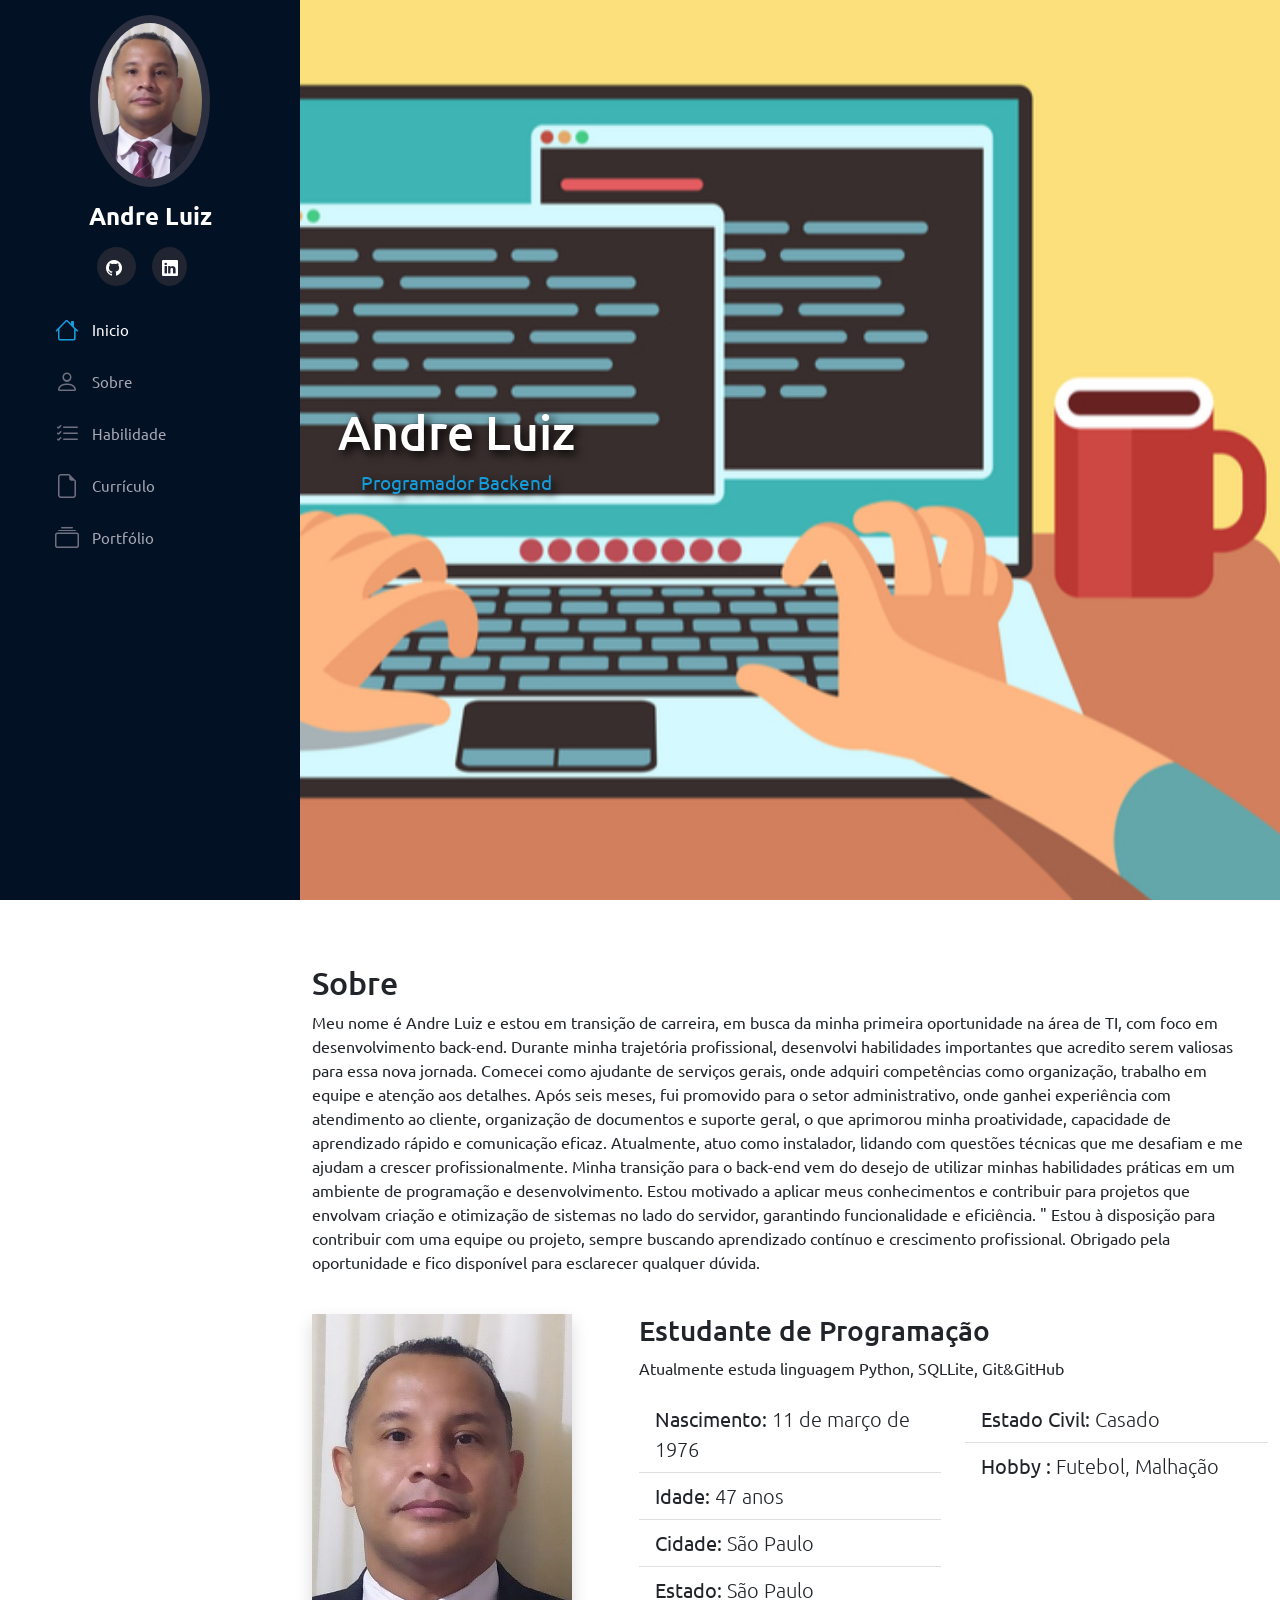
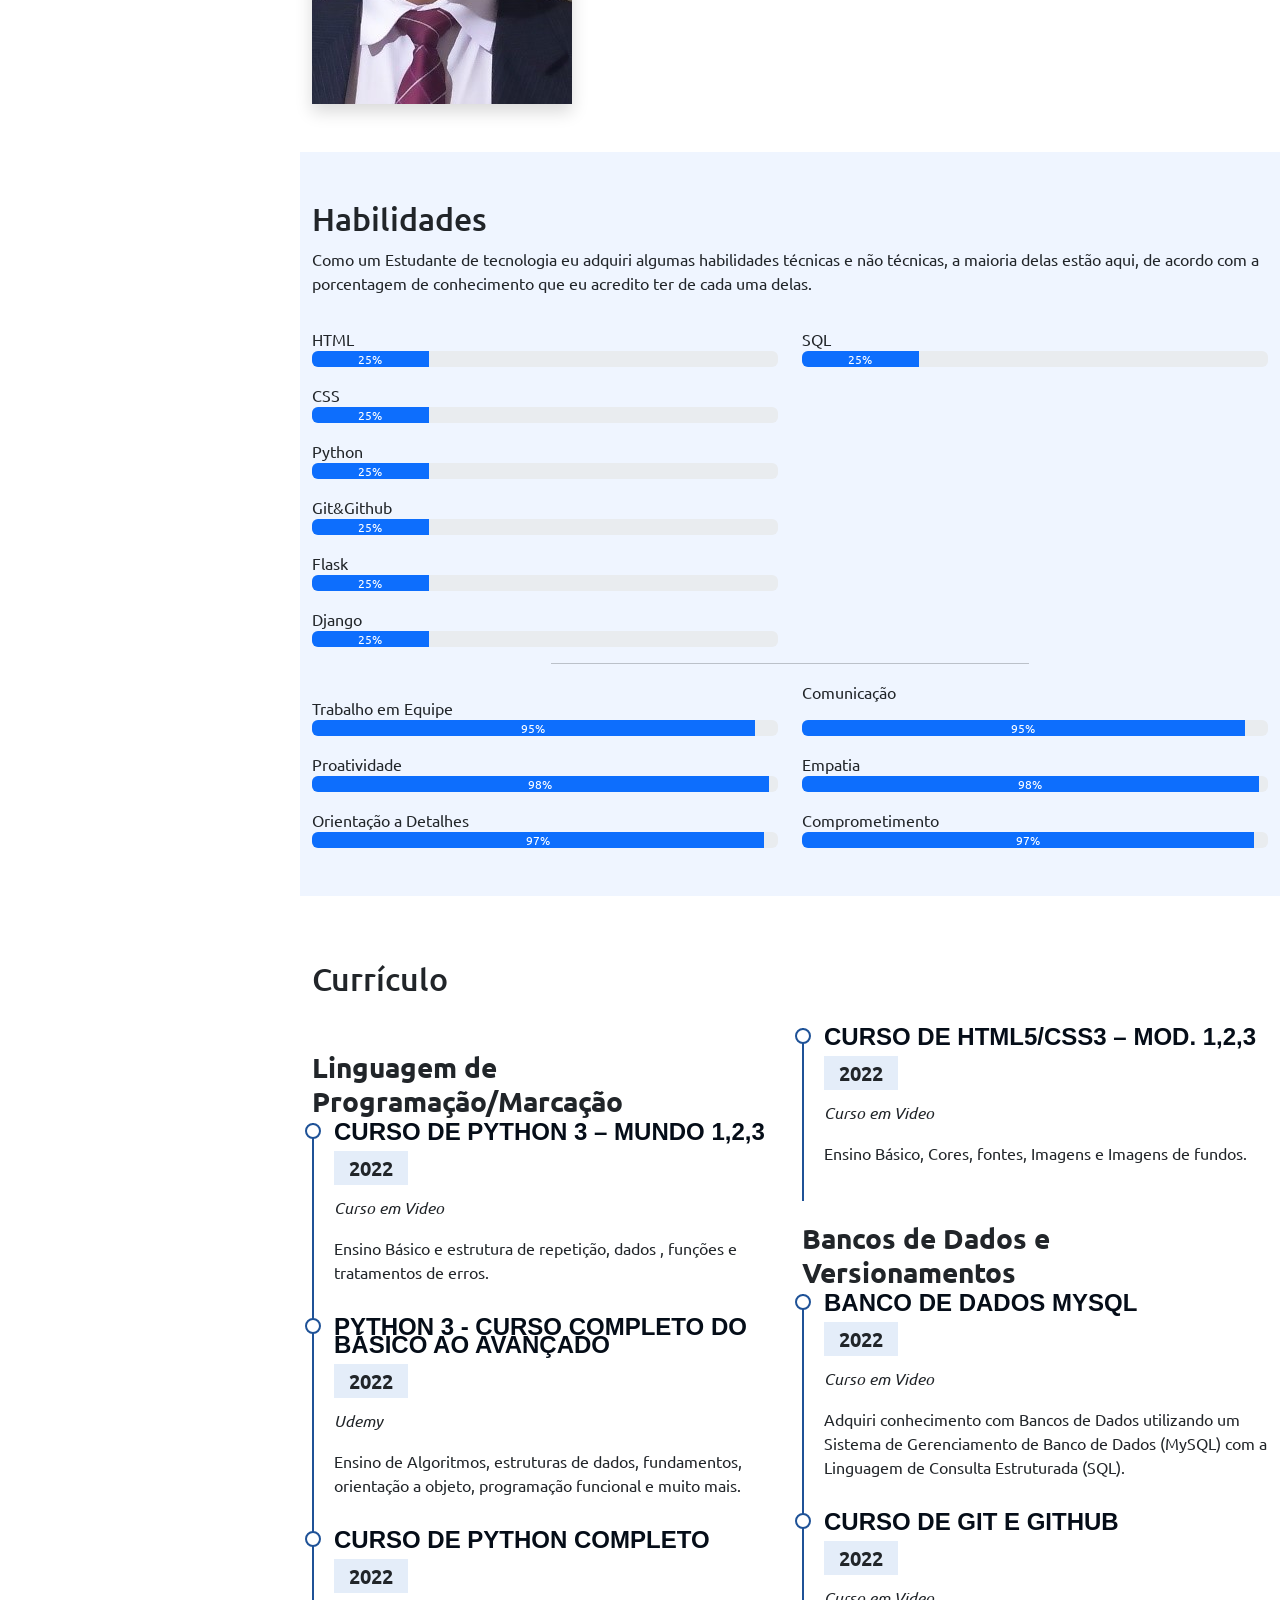
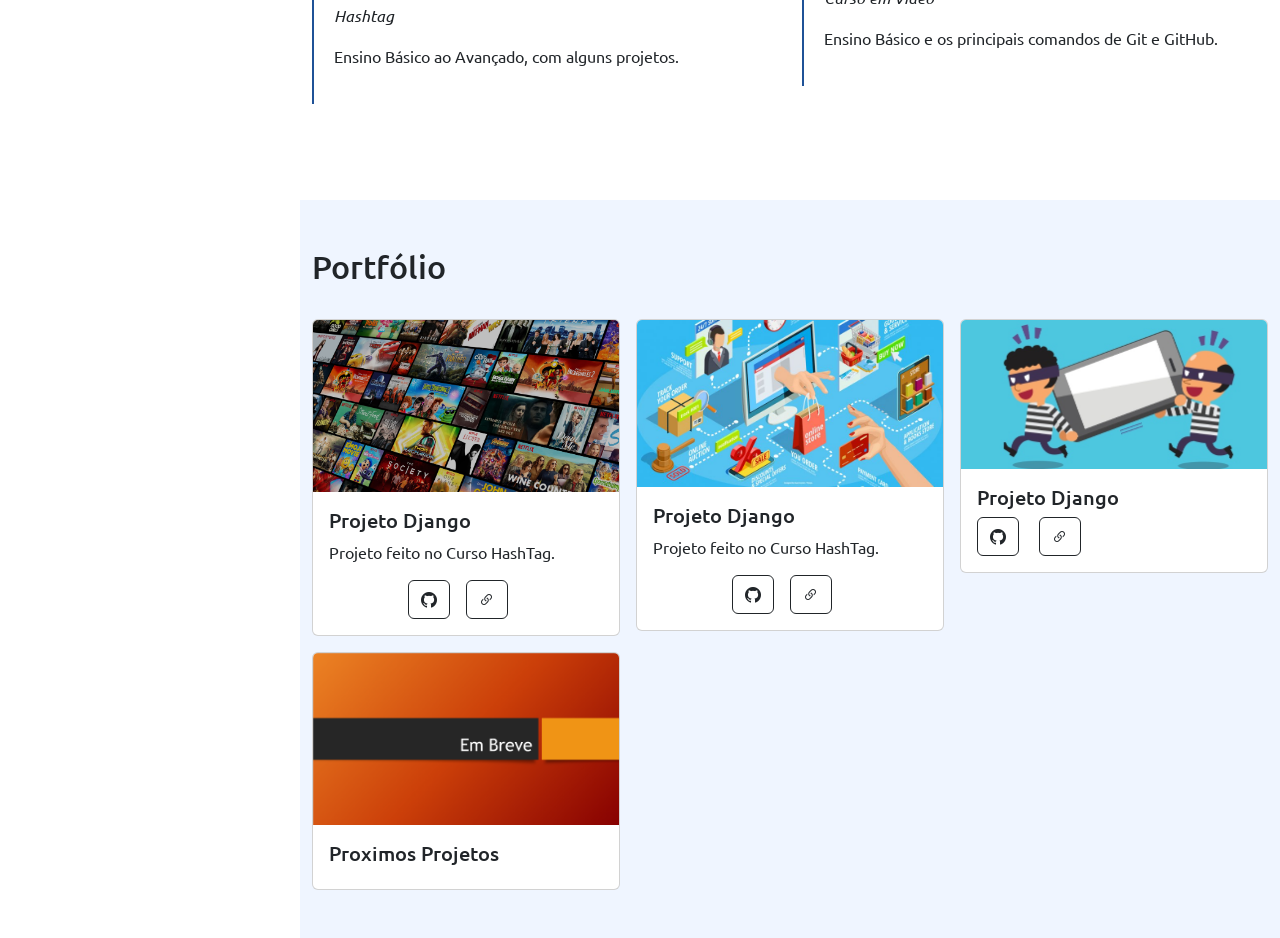
==== commit a9fcc088: "image/github" ====
--- a/api/templates/index.html
+++ b/api/templates/index.html
@@ -326,7 +326,7 @@
                             <h5 class="card-title">Projeto Django</h5>
                             <div class="d´-flex justify-content-center">
                                   <a class="btn btn-outline-dark me-3" href="https://github.com/andreluizsilv/RouboCelulares2.1"
-                                  target="_blank"></a>
+                                  target="_blank"><i class="bi bi-github"></i></a>
                                   <a class="btn btn-outline-dark me-3" href="https://roubocelulares21-production.up.railway.app/"
                                   target="_blank"><i class="bi bi-link-45deg"></i></a>
                               </div>
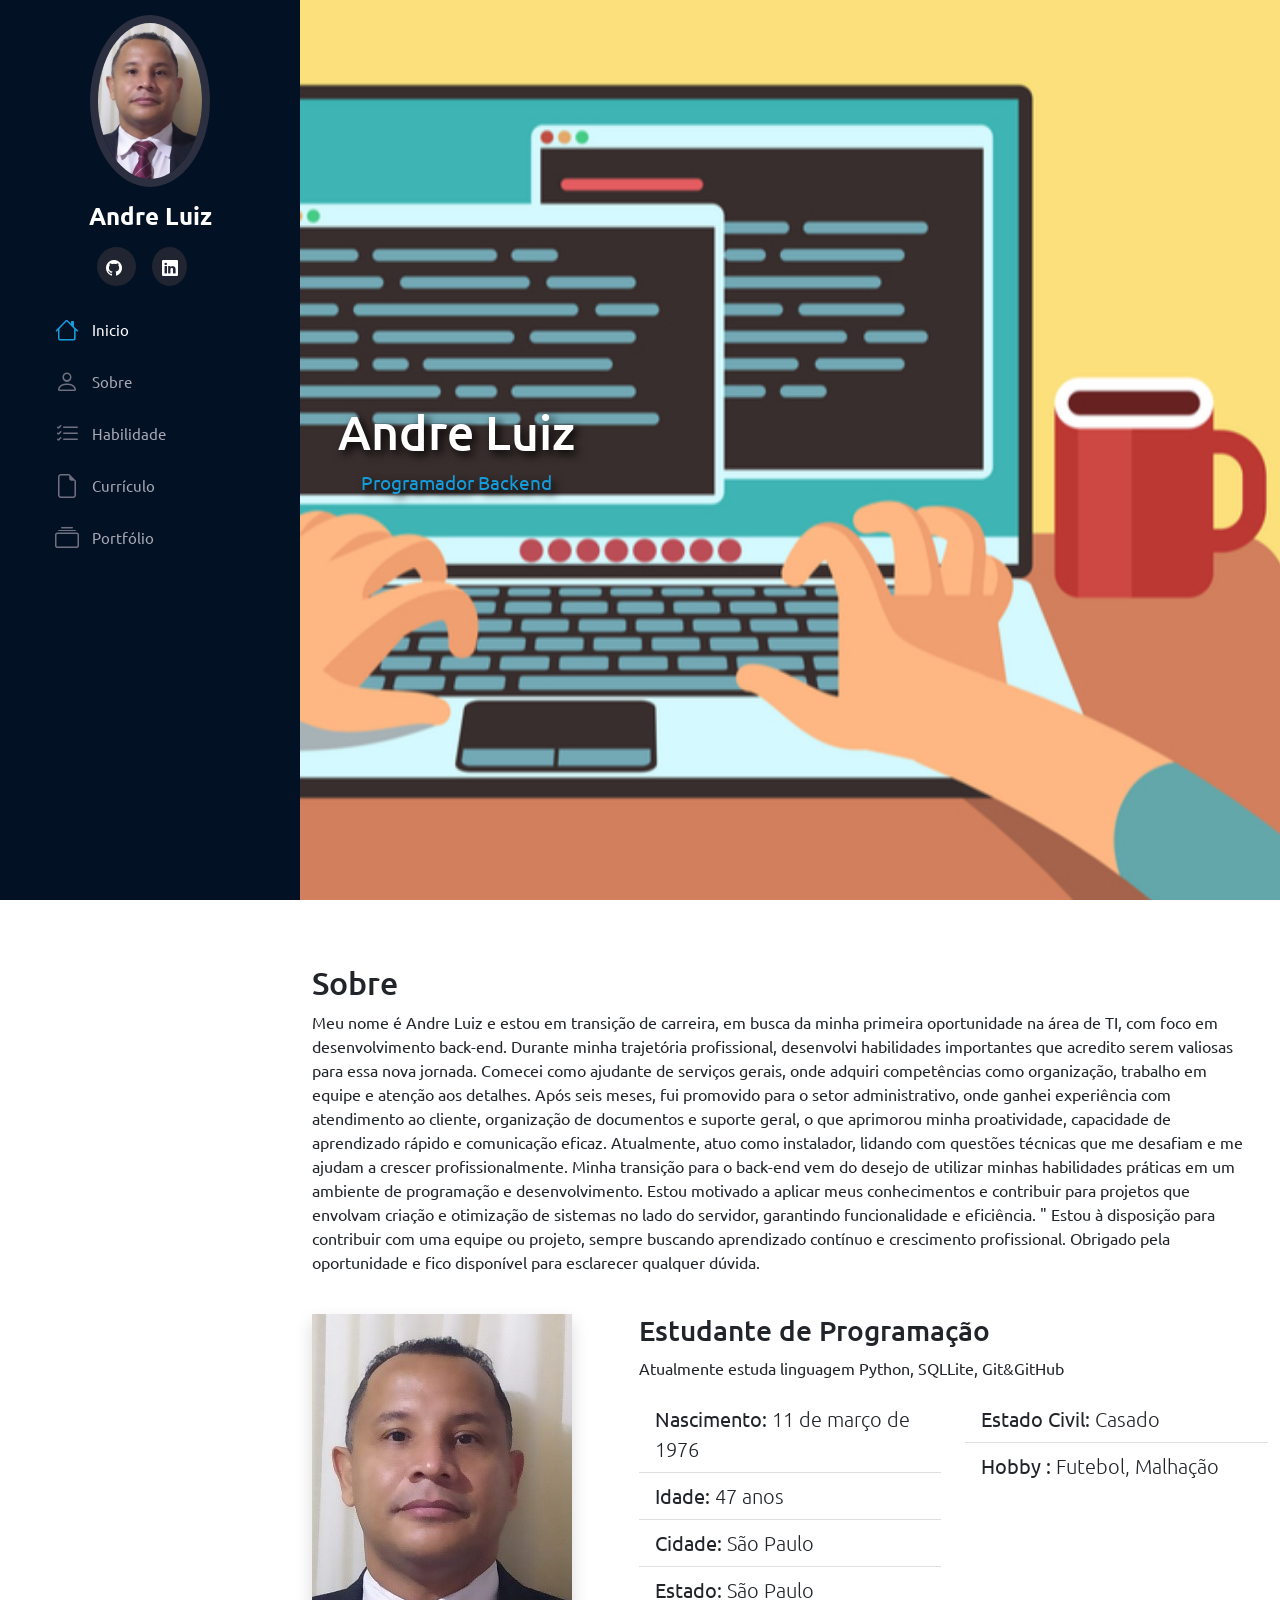
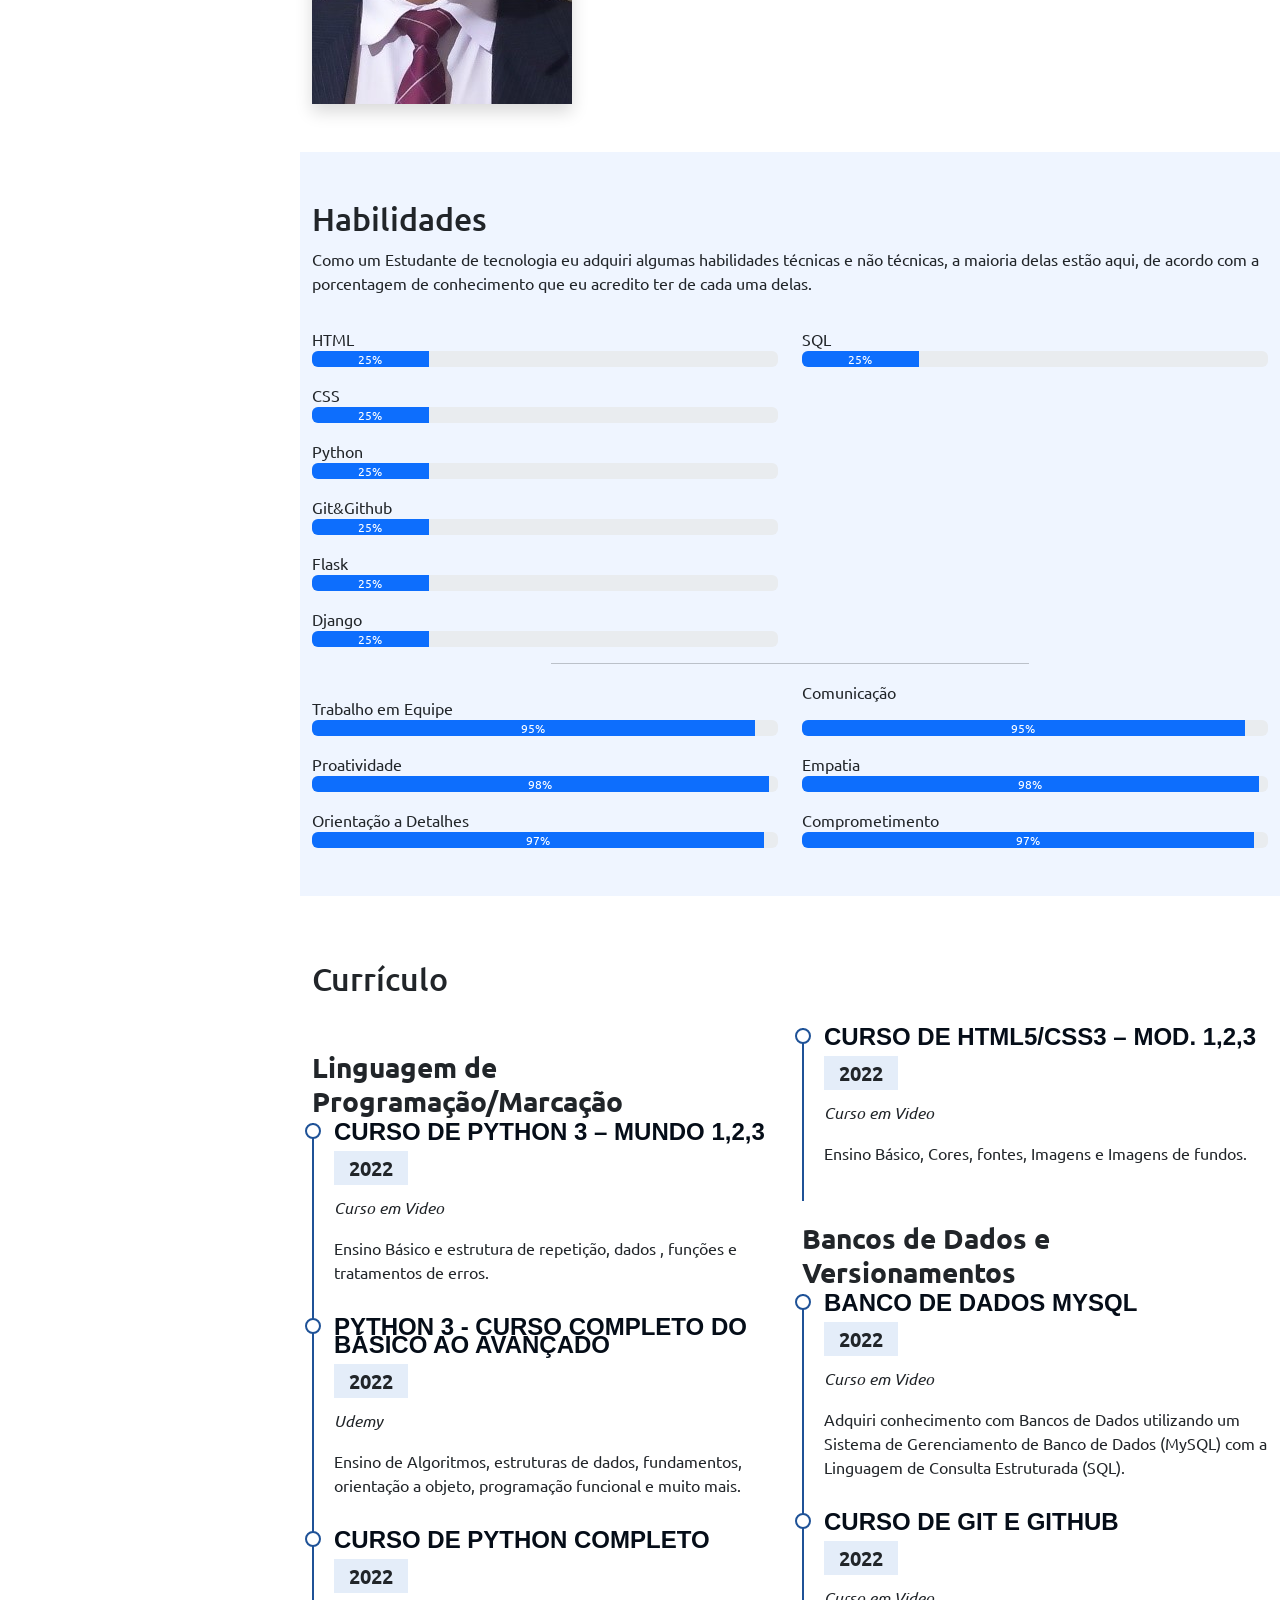
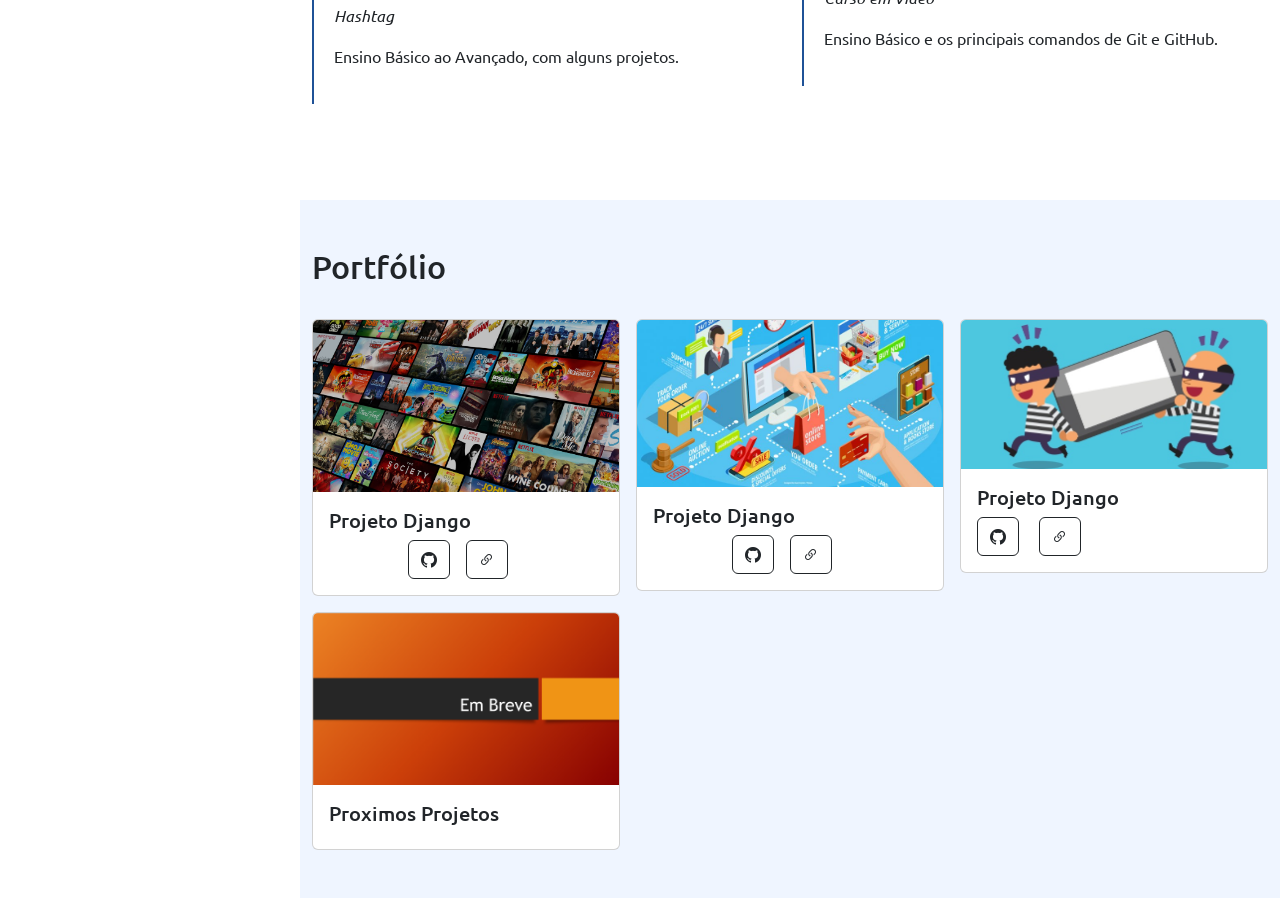
==== commit 069ed727: "delete/tag" ====
--- a/api/templates/index.html
+++ b/api/templates/index.html
@@ -294,7 +294,6 @@
                         <img src="..//static/img/background_netflix.jpg" class="card-img-top" alt="Copia da NetFlix feito com Django">
                           <div class="card-body" data-anime="left" >
                             <h5 class="card-title">Projeto Django</h5>
-                            <p class="card-text">Projeto feito no Curso HashTag.</p>
                               <div class="d-flex justify-content-center">
                                   <a class="btn btn-outline-dark me-3" href="https://github.com/andreluizsilv/CursoImpressionadorProjetoDjango"
                                   target="_blank"><i class="bi bi-github"></i></a>
@@ -309,7 +308,6 @@
                         <img src="..//static/img/ecommerce.jpg" class="card-img-top" alt="Copia da Reserva feito com Django">
                           <div class="card-body" data-anime="left" >
                             <h5 class="card-title">Projeto Django</h5>
-                            <p class="card-text">Projeto feito no Curso HashTag.</p>
                               <div class="d-flex justify-content-center">
                                   <a class="btn btn-outline-dark me-3" href="https://github.com/andreluizsilv/ecommerce"
                                   target="_blank"><i class="bi bi-github"></i></a>
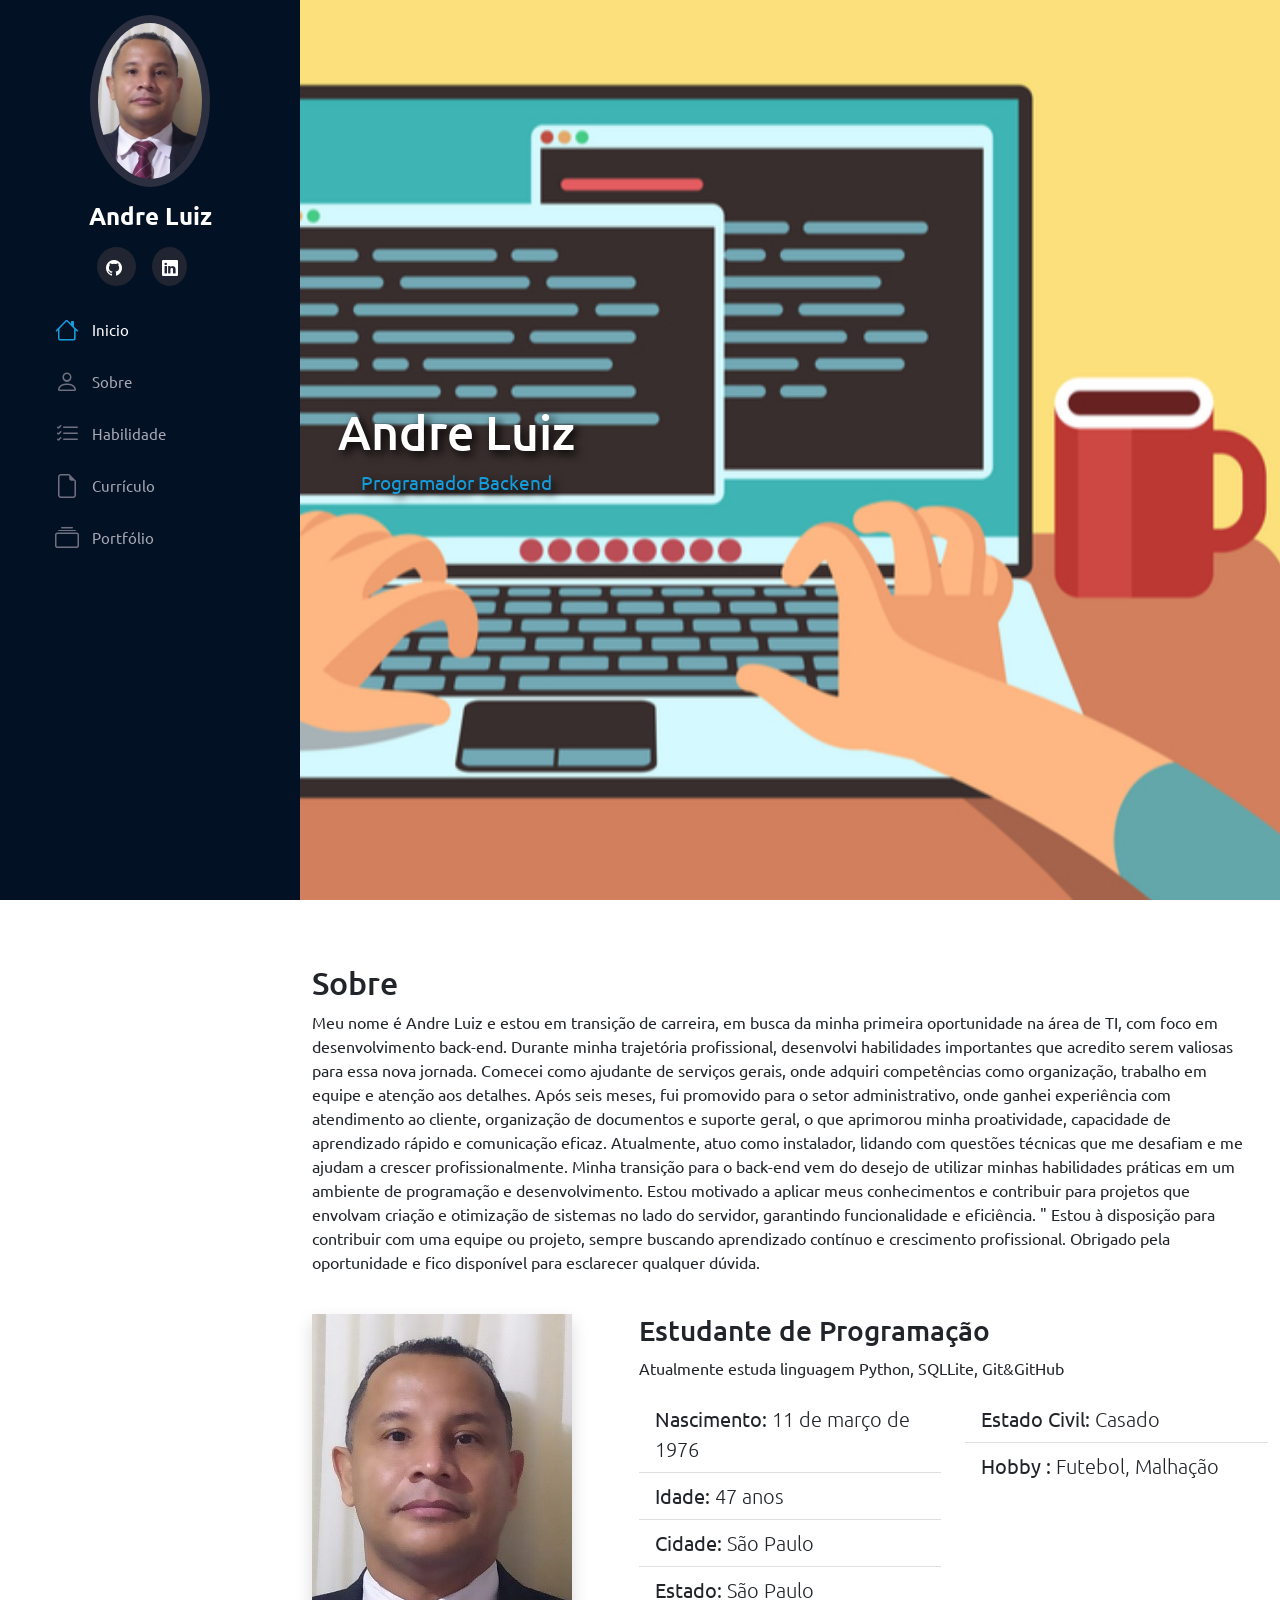
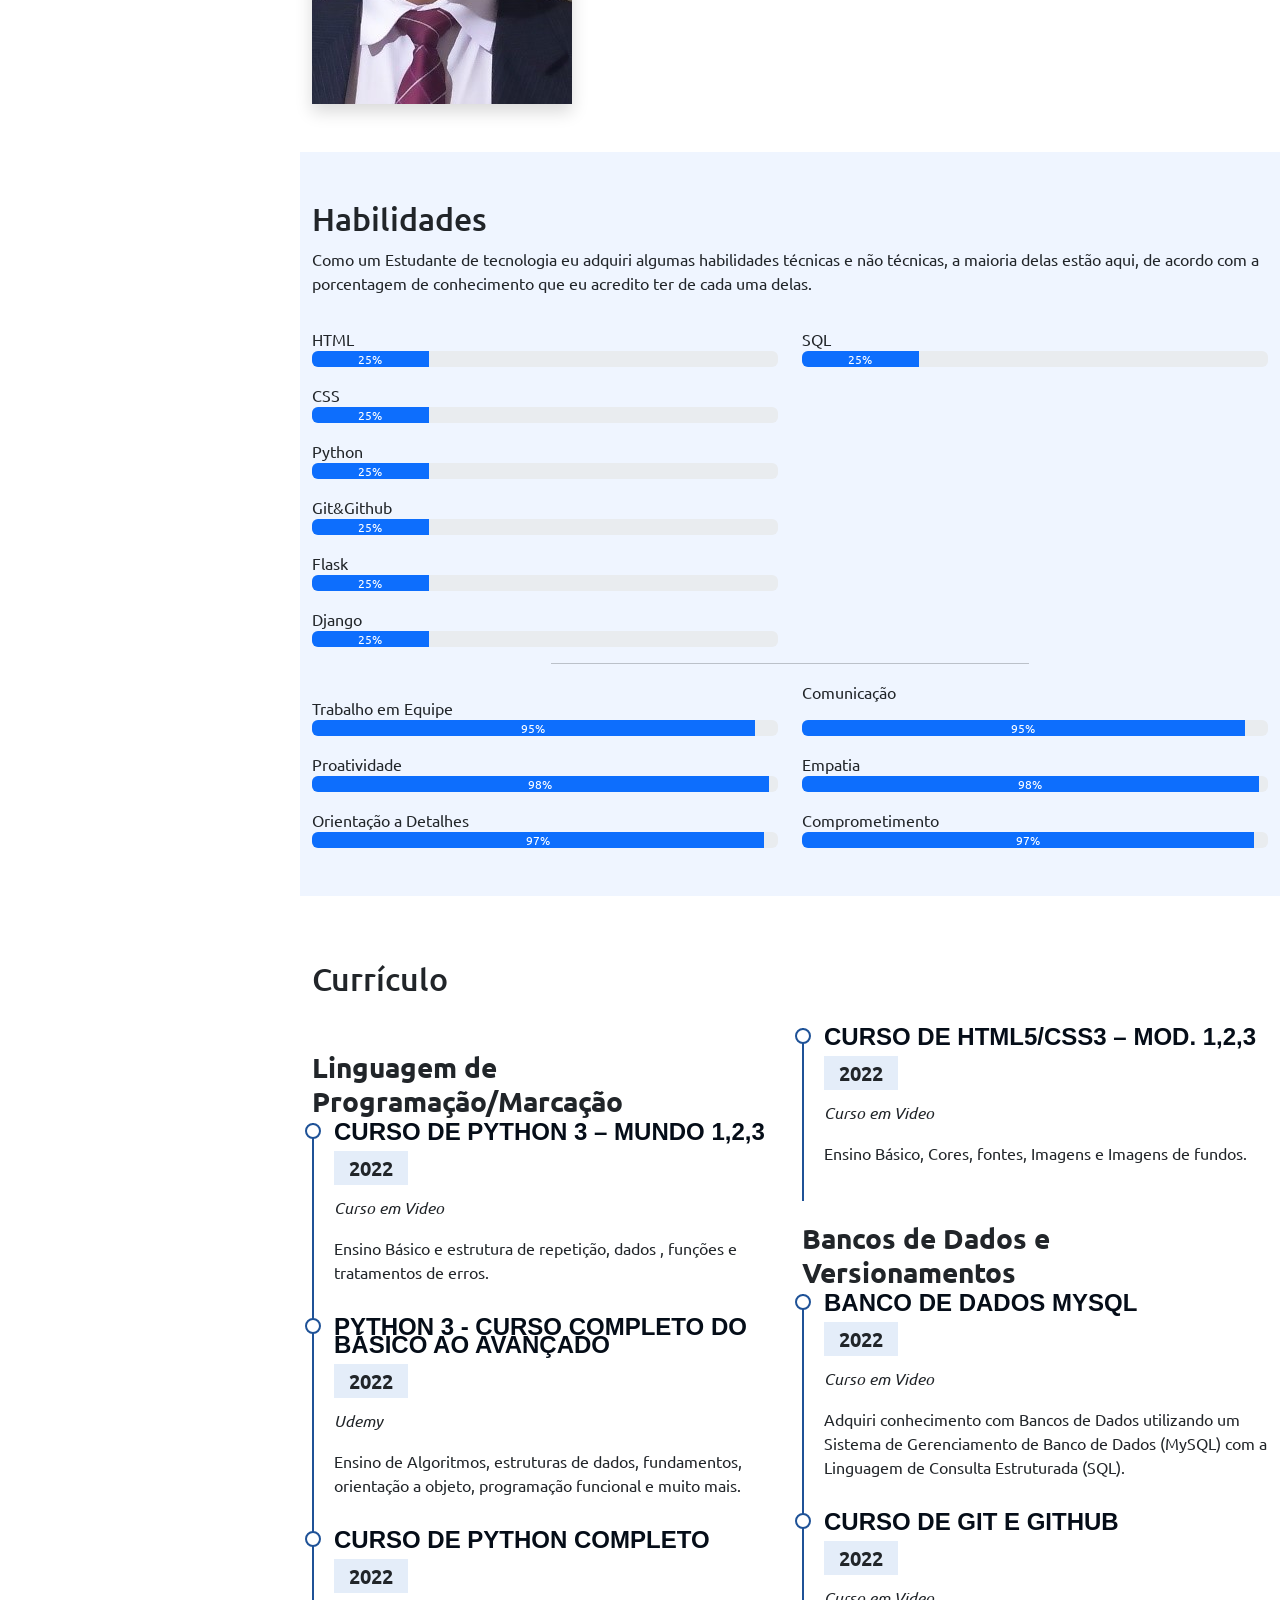
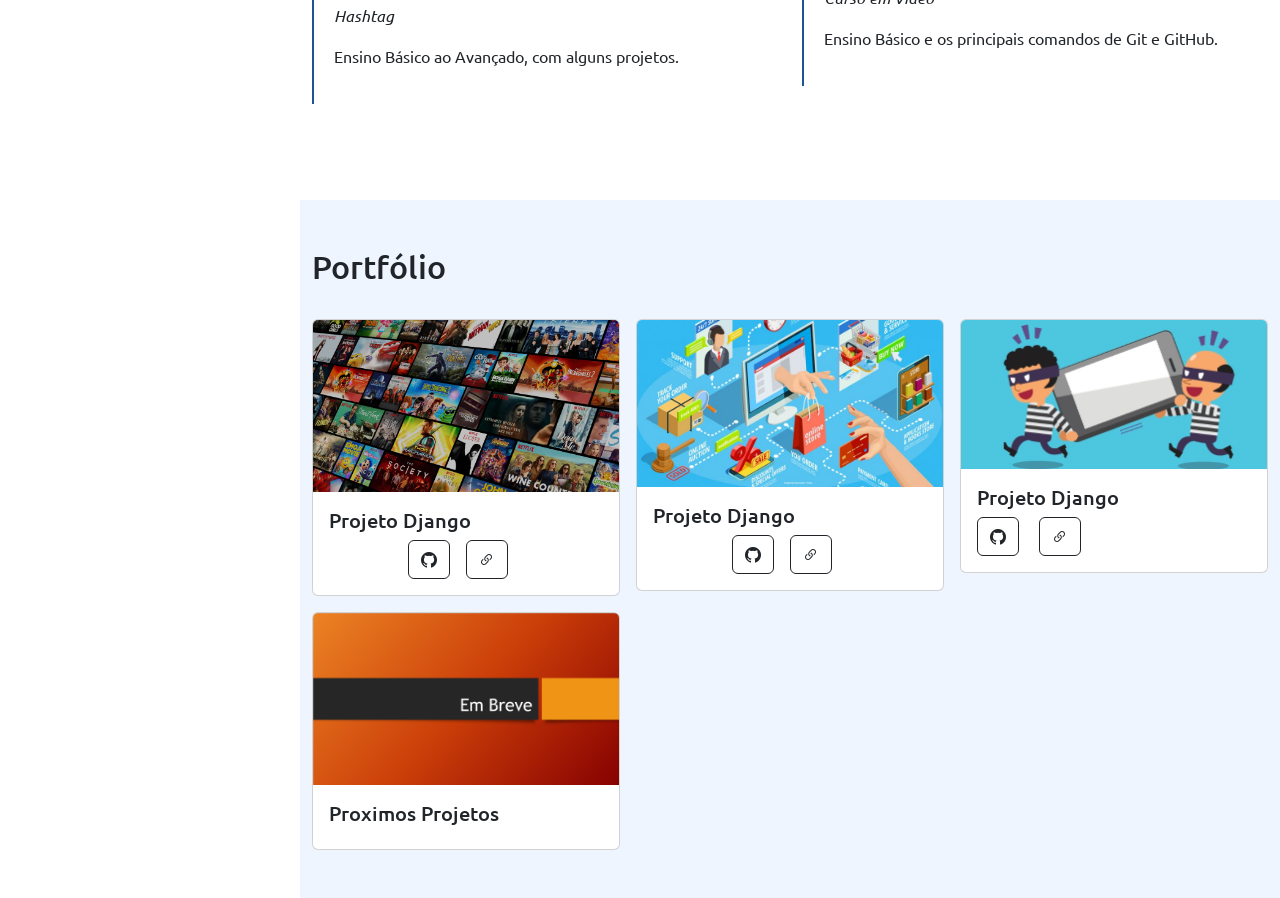
==== commit 9ed9ede9: "data-anime" ====
--- a/api/templates/index.html
+++ b/api/templates/index.html
@@ -320,7 +320,7 @@
                   <div class="col">
                     <div class="card" data-anime="up">
                     <img src="..//static/img/roubo_celulares.jpg" class="card-img-top" alt="Projeto feito com Django">
-                        <div class="card-body">
+                        <div class="card-body" data-anime="up">
                             <h5 class="card-title">Projeto Django</h5>
                             <div class="d´-flex justify-content-center">
                                   <a class="btn btn-outline-dark me-3" href="https://github.com/andreluizsilv/RouboCelulares2.1"
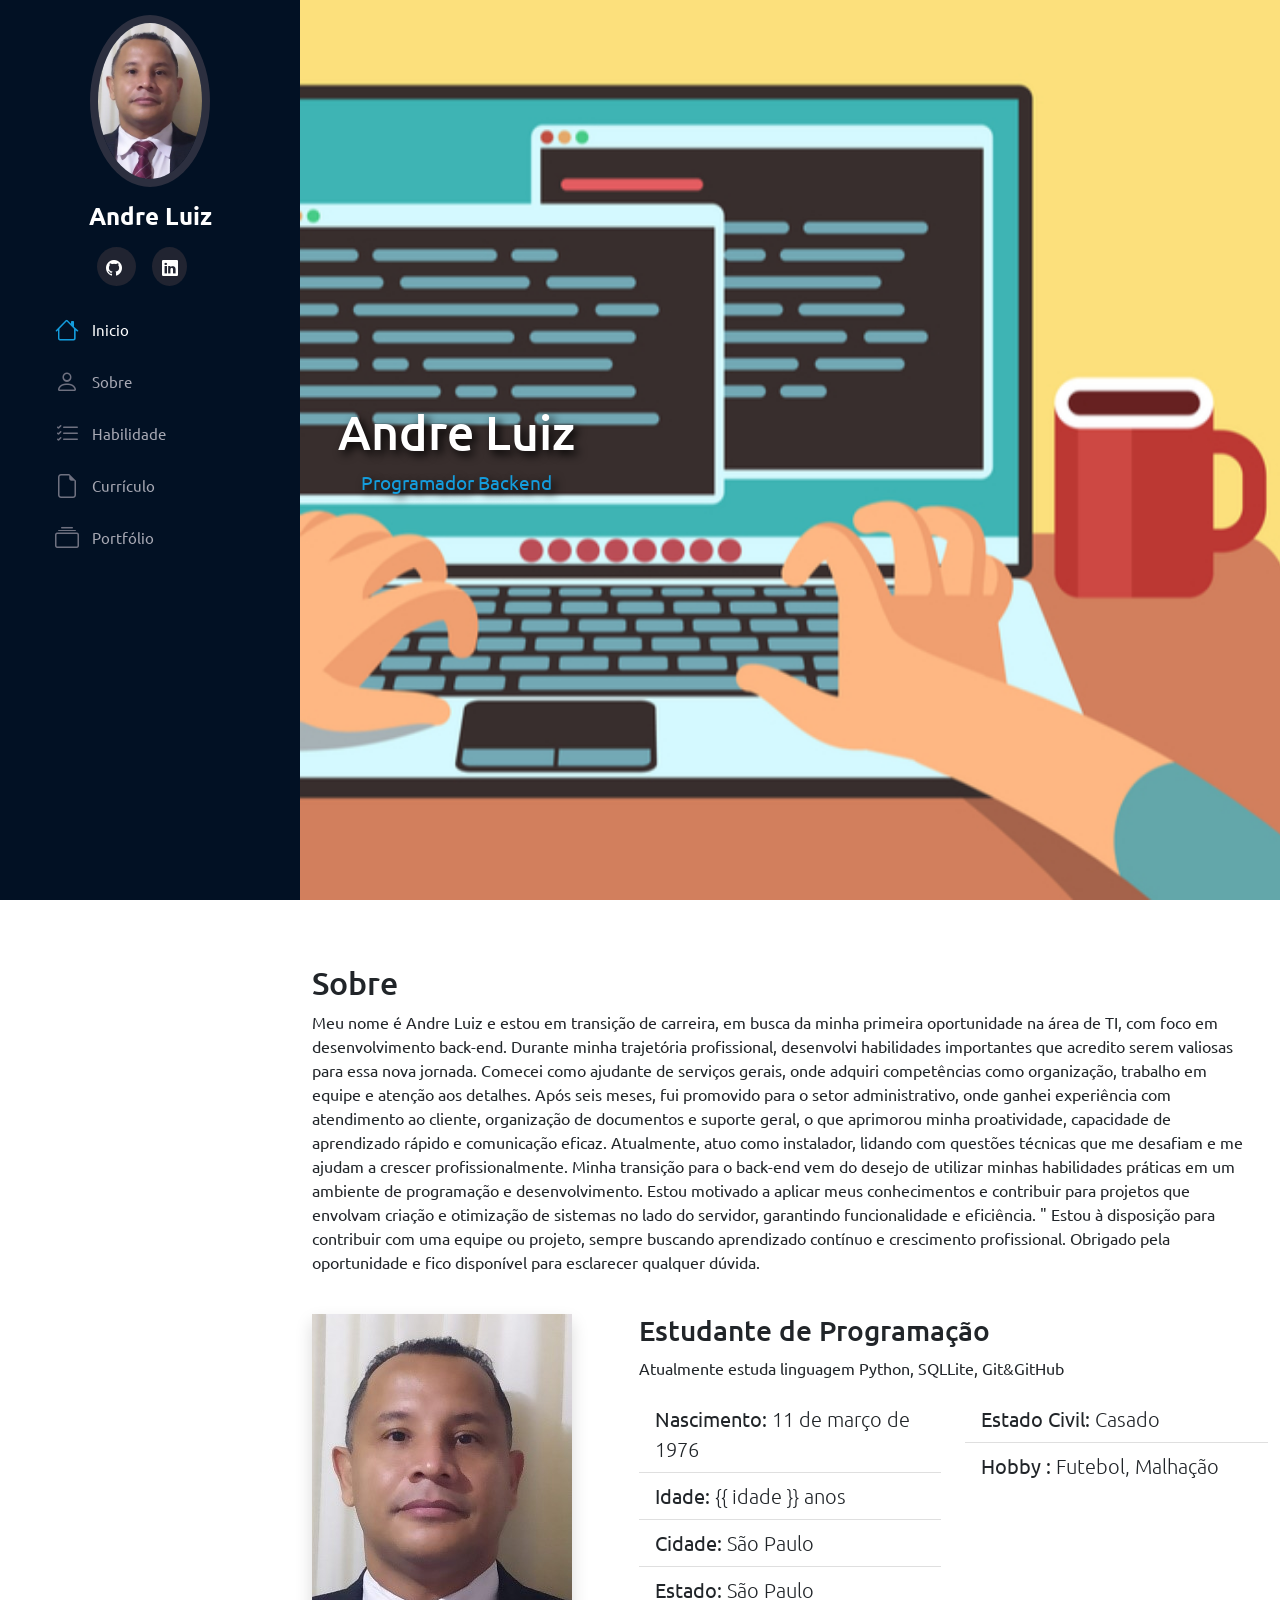
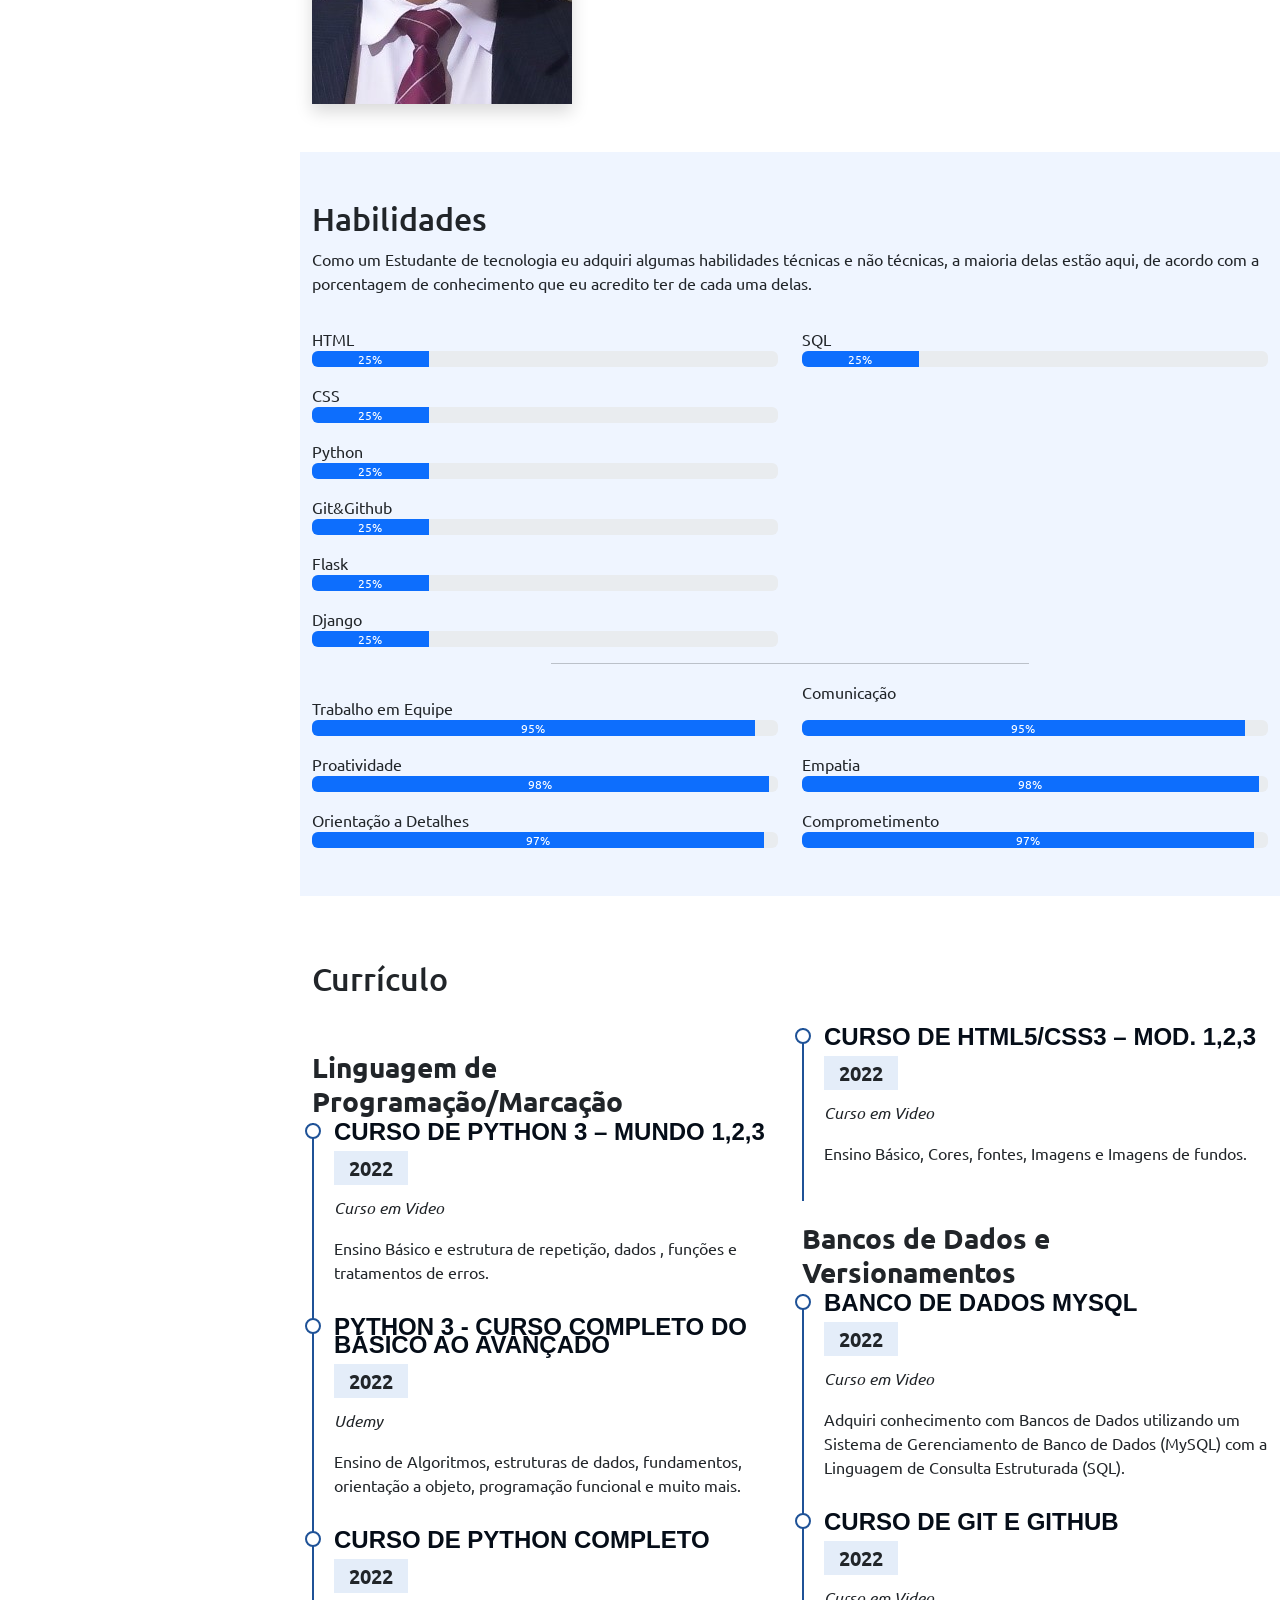
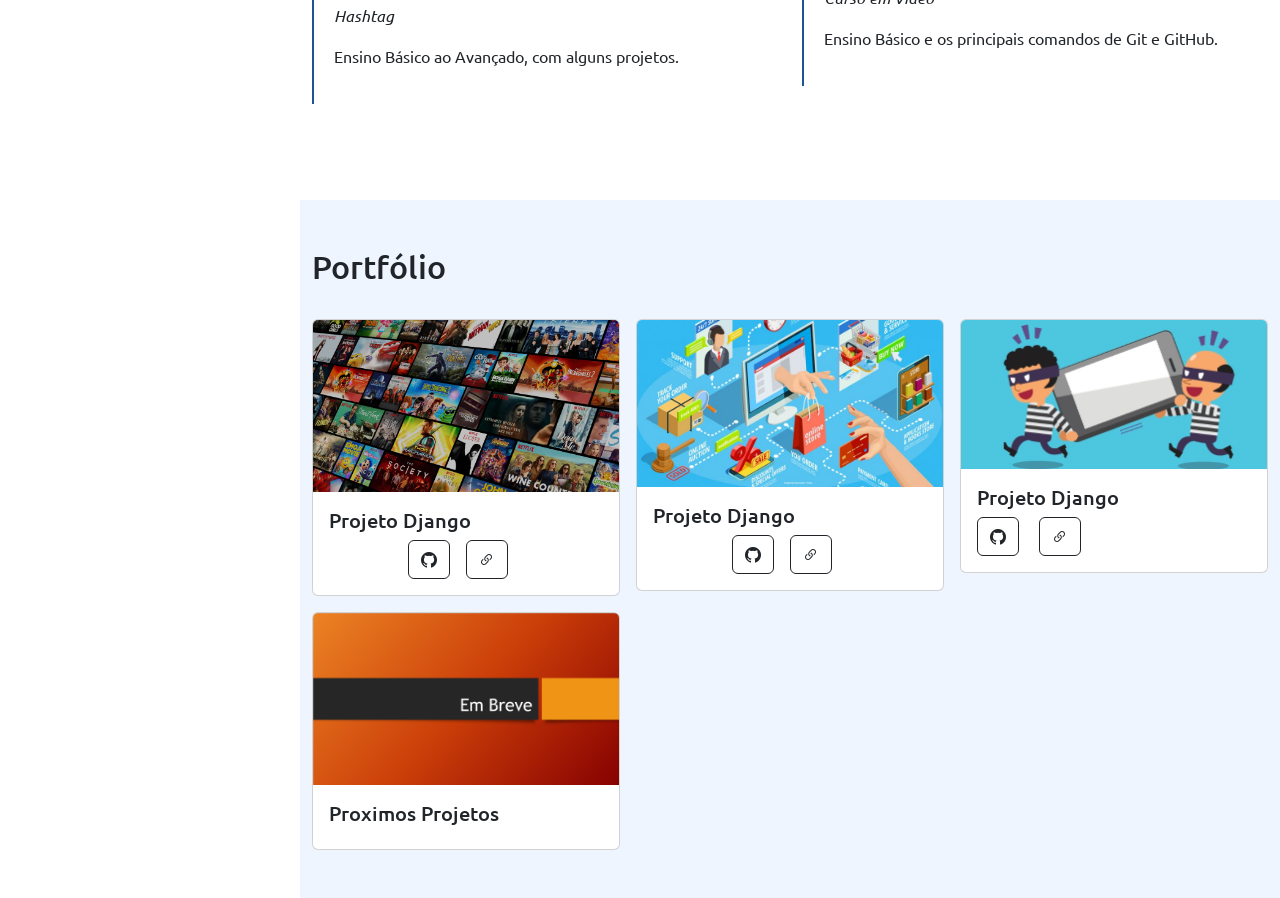
==== commit 5dea92ff: "idade/dinamica" ====
--- a/api/templates/index.html
+++ b/api/templates/index.html
@@ -60,7 +60,7 @@
                 <h2 class="text-white text-shadow">Andre Luiz</h2>
                 <span id="subtitle" class="text-shadow">Programador Backend</span>
             </div>
-            
+
         </section>
 
         <section id="sobre" class="container mt-5">
@@ -95,7 +95,7 @@
                                   Nascimento: <span class="fw-lighter">11 de março de 1976</span>
                               </li>
                               <li class="list-group-item">
-                                  Idade: <span class="fw-lighter">47 anos</span>
+                                  Idade: <span class="fw-lighter">{{ idade }} anos</span>
                               </li>
                               <li class="list-group-item">
                                   Cidade: <span class="fw-lighter">São Paulo</span>
